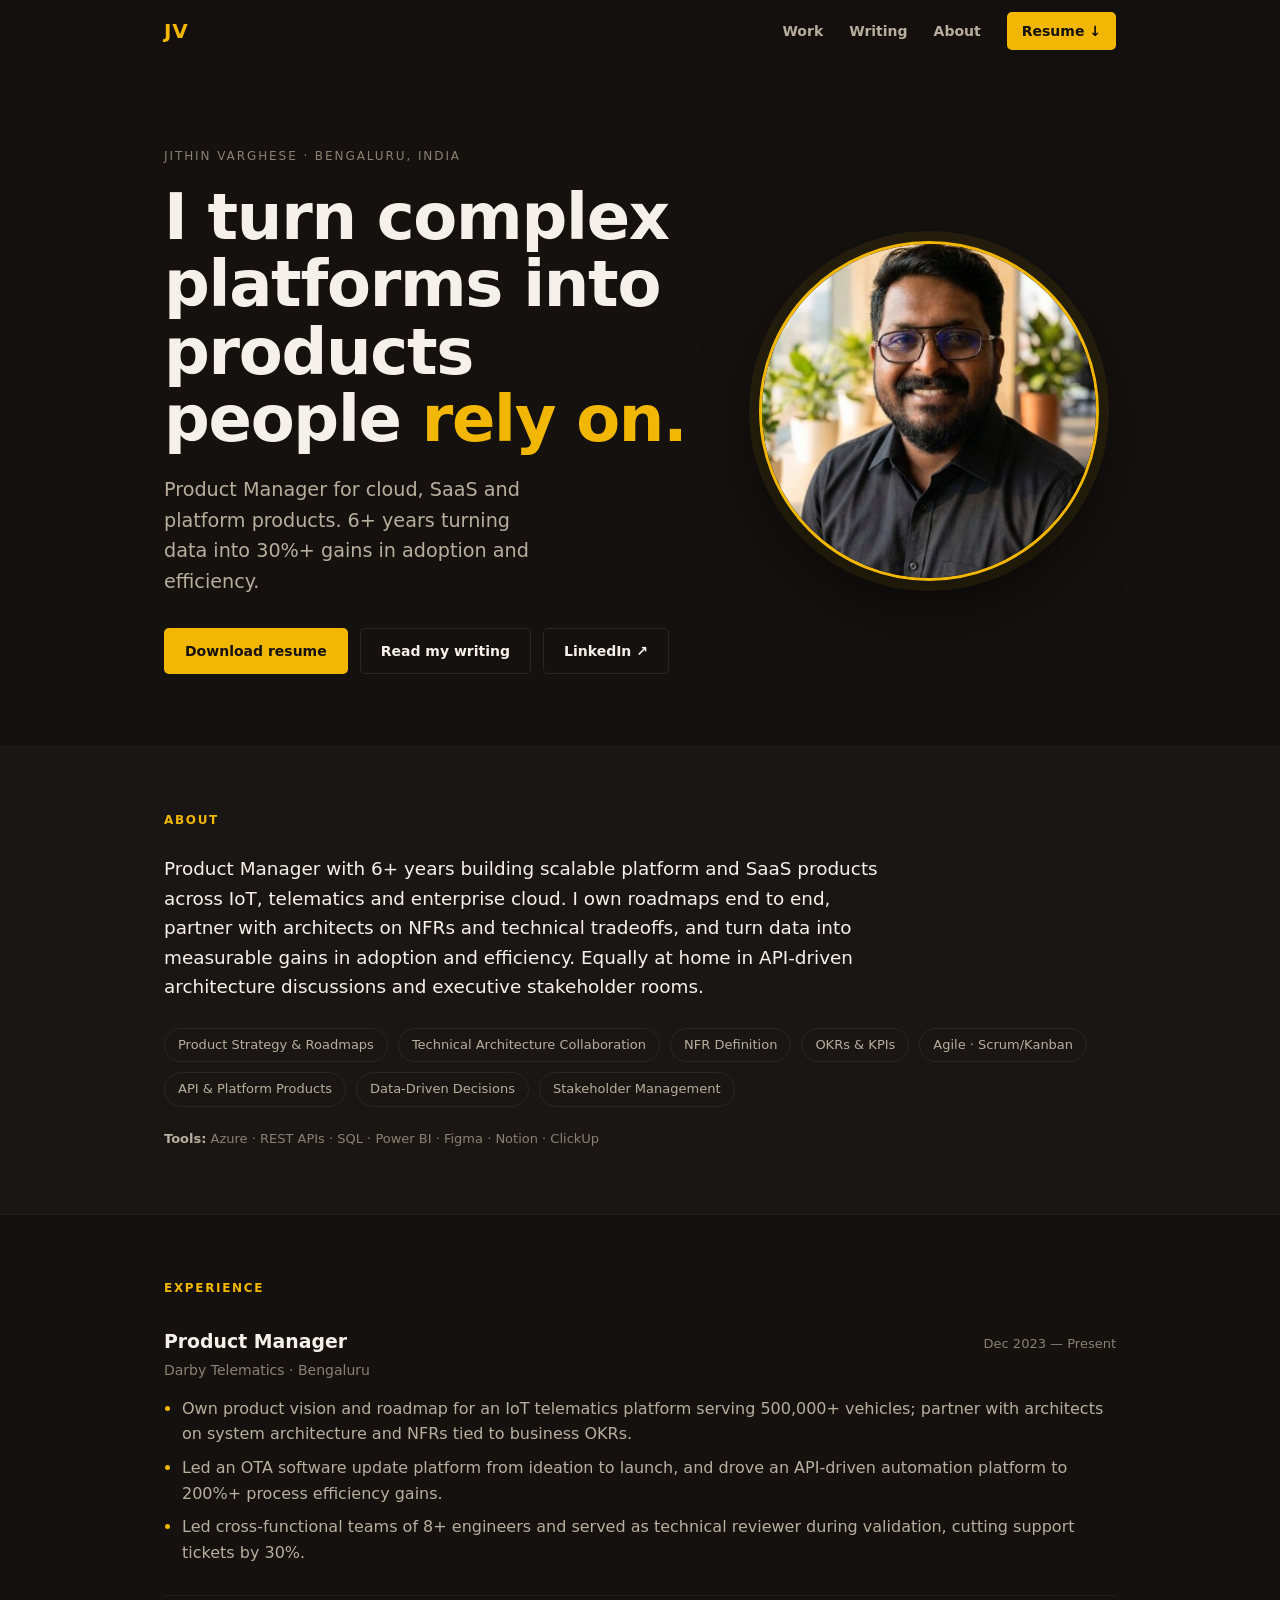
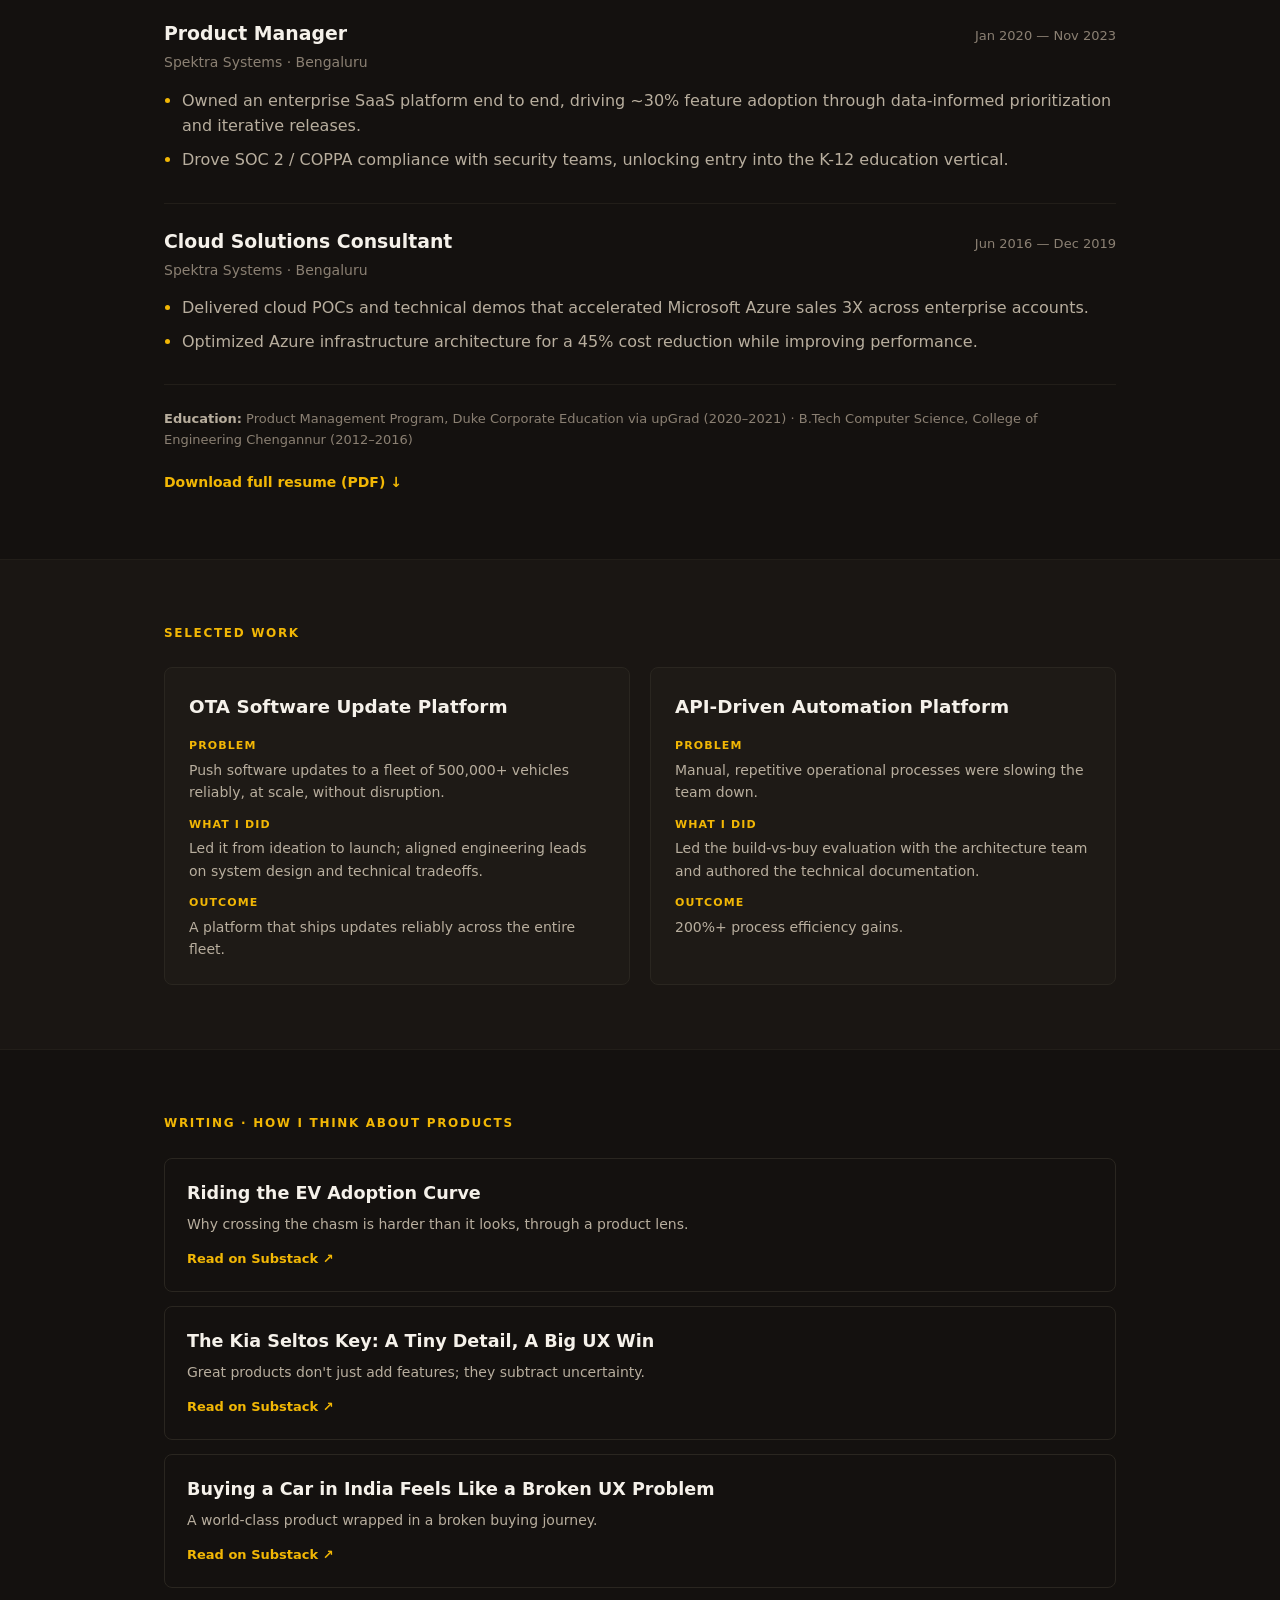
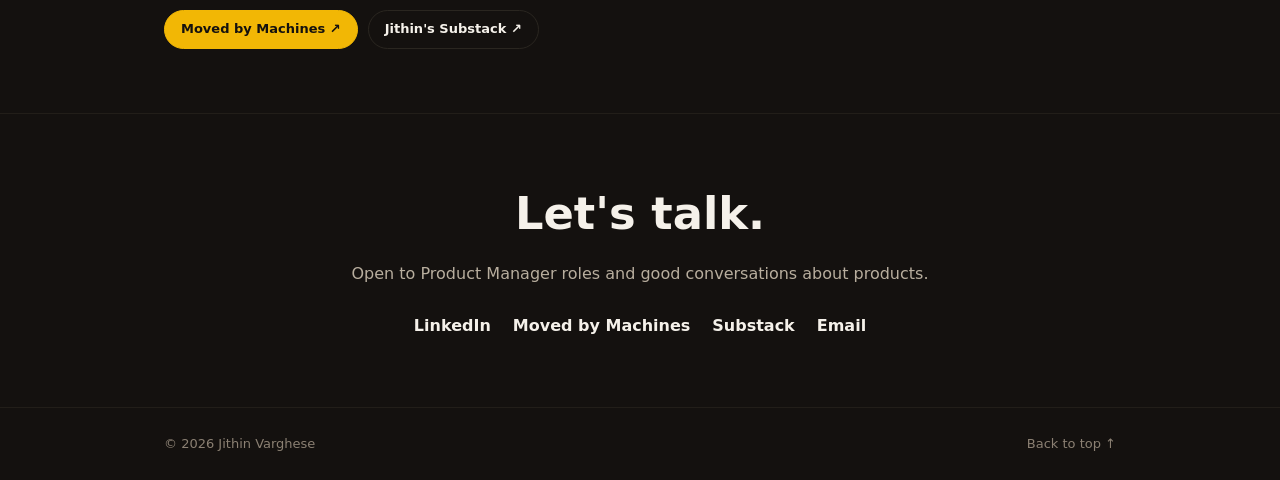
==== index.html @ d3d448e4 "Build portfolio site (Style C): hero, about, experience, work, writing, connect Hand-crafted static " ====
<!DOCTYPE html>
<html lang="en">
<head>
  <meta charset="utf-8">
  <meta name="viewport" content="width=device-width, initial-scale=1">
  <title>Jithin Varghese — Product Manager</title>
  <meta name="description" content="Jithin Varghese is a Product Manager for cloud, SaaS and platform products. 6+ years turning data into 30%+ gains in adoption and efficiency across IoT, telematics and enterprise cloud.">
  <link rel="canonical" href="https://jithin-varghese.github.io/">

  <!-- Favicon -->
  <link rel="icon" href="assets/favicon.svg" type="image/svg+xml">

  <!-- Open Graph / social share -->
  <meta property="og:type" content="website">
  <meta property="og:url" content="https://jithin-varghese.github.io/">
  <meta property="og:title" content="Jithin Varghese — Product Manager">
  <meta property="og:description" content="Product Manager for cloud, SaaS and platform products. I turn complex platforms into products people rely on.">
  <meta property="og:image" content="https://jithin-varghese.github.io/assets/og-image.png">
  <meta name="twitter:card" content="summary_large_image">

  <link rel="preconnect" href="https://fonts.googleapis.com">
  <link rel="stylesheet" href="style.css">
</head>
<body>
  <a class="skip-link" href="#main">Skip to content</a>

  <!-- ===== NAV ===== -->
  <header class="site-nav" id="top">
    <div class="container nav-inner">
      <a href="#top" class="monogram" aria-label="Jithin Varghese, home">JV</a>
      <nav class="nav-links" aria-label="Primary">
        <a href="#work">Work</a>
        <a href="#writing">Writing</a>
        <a href="#about">About</a>
        <a class="btn btn-primary btn-sm" href="resume.pdf" download>Resume ↓</a>
      </nav>
    </div>
  </header>

  <main id="main">

    <!-- ===== HERO ===== -->
    <section class="hero">
      <div class="container hero-inner">
        <div class="hero-text">
          <p class="eyebrow">Jithin Varghese · Bengaluru, India</p>
          <h1>I turn complex platforms into products people <span class="accent">rely on.</span></h1>
          <p class="lead">Product Manager for cloud, SaaS and platform products. 6+ years turning data into 30%+ gains in adoption and efficiency.</p>
          <div class="cta-row">
            <a class="btn btn-primary" href="resume.pdf" download>Download resume</a>
            <a class="btn btn-ghost" href="#writing">Read my writing</a>
            <a class="btn btn-ghost" href="https://www.linkedin.com/in/jithin-varghese-pm/" target="_blank" rel="noopener">LinkedIn ↗</a>
          </div>
        </div>
        <div class="hero-photo">
          <img src="assets/jithin.jpg" alt="Portrait of Jithin Varghese" width="360" height="360">
        </div>
      </div>
    </section>

    <!-- ===== ABOUT ===== -->
    <section id="about" class="section band">
      <div class="container">
        <p class="section-label">About</p>
        <p class="bio">Product Manager with 6+ years building scalable platform and SaaS products across IoT, telematics and enterprise cloud. I own roadmaps end to end, partner with architects on NFRs and technical tradeoffs, and turn data into measurable gains in adoption and efficiency. Equally at home in API-driven architecture discussions and executive stakeholder rooms.</p>
        <ul class="tags" aria-label="Core skills">
          <li>Product Strategy &amp; Roadmaps</li>
          <li>Technical Architecture Collaboration</li>
          <li>NFR Definition</li>
          <li>OKRs &amp; KPIs</li>
          <li>Agile · Scrum/Kanban</li>
          <li>API &amp; Platform Products</li>
          <li>Data-Driven Decisions</li>
          <li>Stakeholder Management</li>
        </ul>
        <p class="tools"><span>Tools:</span> Azure · REST APIs · SQL · Power BI · Figma · Notion · ClickUp</p>
      </div>
    </section>

    <!-- ===== EXPERIENCE ===== -->
    <section id="experience" class="section">
      <div class="container">
        <p class="section-label">Experience</p>

        <article class="role">
          <div class="role-head">
            <div>
              <h3>Product Manager</h3>
              <p class="role-org">Darby Telematics · Bengaluru</p>
            </div>
            <p class="role-dates">Dec 2023 — Present</p>
          </div>
          <ul class="role-points">
            <li>Own product vision and roadmap for an IoT telematics platform serving 500,000+ vehicles; partner with architects on system architecture and NFRs tied to business OKRs.</li>
            <li>Led an OTA software update platform from ideation to launch, and drove an API-driven automation platform to 200%+ process efficiency gains.</li>
            <li>Led cross-functional teams of 8+ engineers and served as technical reviewer during validation, cutting support tickets by 30%.</li>
          </ul>
        </article>

        <article class="role">
          <div class="role-head">
            <div>
              <h3>Product Manager</h3>
              <p class="role-org">Spektra Systems · Bengaluru</p>
            </div>
            <p class="role-dates">Jan 2020 — Nov 2023</p>
          </div>
          <ul class="role-points">
            <li>Owned an enterprise SaaS platform end to end, driving ~30% feature adoption through data-informed prioritization and iterative releases.</li>
            <li>Drove SOC 2 / COPPA compliance with security teams, unlocking entry into the K-12 education vertical.</li>
          </ul>
        </article>

        <article class="role">
          <div class="role-head">
            <div>
              <h3>Cloud Solutions Consultant</h3>
              <p class="role-org">Spektra Systems · Bengaluru</p>
            </div>
            <p class="role-dates">Jun 2016 — Dec 2019</p>
          </div>
          <ul class="role-points">
            <li>Delivered cloud POCs and technical demos that accelerated Microsoft Azure sales 3X across enterprise accounts.</li>
            <li>Optimized Azure infrastructure architecture for a 45% cost reduction while improving performance.</li>
          </ul>
        </article>

        <p class="edu"><span>Education:</span> Product Management Program, Duke Corporate Education via upGrad (2020–2021) · B.Tech Computer Science, College of Engineering Chengannur (2012–2016)</p>
        <a class="inline-link" href="resume.pdf" download>Download full resume (PDF) ↓</a>
      </div>
    </section>

    <!-- ===== SELECTED WORK ===== -->
    <section id="work" class="section band">
      <div class="container">
        <p class="section-label">Selected Work</p>
        <div class="work-grid">

          <article class="work-card">
            <h3>OTA Software Update Platform</h3>
            <dl class="pao">
              <dt>Problem</dt>
              <dd>Push software updates to a fleet of 500,000+ vehicles reliably, at scale, without disruption.</dd>
              <dt>What I did</dt>
              <dd>Led it from ideation to launch; aligned engineering leads on system design and technical tradeoffs.</dd>
              <dt>Outcome</dt>
              <dd>A platform that ships updates reliably across the entire fleet.</dd>
            </dl>
          </article>

          <article class="work-card">
            <h3>API-Driven Automation Platform</h3>
            <dl class="pao">
              <dt>Problem</dt>
              <dd>Manual, repetitive operational processes were slowing the team down.</dd>
              <dt>What I did</dt>
              <dd>Led the build-vs-buy evaluation with the architecture team and authored the technical documentation.</dd>
              <dt>Outcome</dt>
              <dd>200%+ process efficiency gains.</dd>
            </dl>
          </article>

        </div>
      </div>
    </section>

    <!-- ===== WRITING ===== -->
    <section id="writing" class="section">
      <div class="container">
        <p class="section-label">Writing · How I think about products</p>
        <div class="essay-list">
          <a class="essay-card" href="https://movedbymachines.substack.com/p/riding-the-ev-adoption-curve-why" target="_blank" rel="noopener">
            <h3>Riding the EV Adoption Curve</h3>
            <p>Why crossing the chasm is harder than it looks, through a product lens.</p>
            <span class="essay-more">Read on Substack ↗</span>
          </a>
          <a class="essay-card" href="https://movedbymachines.substack.com/p/the-kia-seltos-key-a-tiny-detail-2c9" target="_blank" rel="noopener">
            <h3>The Kia Seltos Key: A Tiny Detail, A Big UX Win</h3>
            <p>Great products don't just add features; they subtract uncertainty.</p>
            <span class="essay-more">Read on Substack ↗</span>
          </a>
          <a class="essay-card" href="https://movedbymachines.substack.com/p/buying-a-car-in-india-feels-like" target="_blank" rel="noopener">
            <h3>Buying a Car in India Feels Like a Broken UX Problem</h3>
            <p>A world-class product wrapped in a broken buying journey.</p>
            <span class="essay-more">Read on Substack ↗</span>
          </a>
        </div>
        <div class="chips">
          <a class="chip chip-primary" href="https://movedbymachines.substack.com/" target="_blank" rel="noopener">Moved by Machines ↗</a>
          <a class="chip" href="https://jithinvarghese.substack.com/" target="_blank" rel="noopener">Jithin's Substack ↗</a>
        </div>
      </div>
    </section>

    <!-- ===== CONNECT ===== -->
    <section id="connect" class="section connect">
      <div class="container">
        <h2>Let's talk.</h2>
        <p class="connect-sub">Open to Product Manager roles and good conversations about products.</p>
        <div class="connect-links">
          <a href="https://www.linkedin.com/in/jithin-varghese-pm/" target="_blank" rel="noopener">LinkedIn</a>
          <a href="https://movedbymachines.substack.com/" target="_blank" rel="noopener">Moved by Machines</a>
          <a href="https://jithinvarghese.substack.com/" target="_blank" rel="noopener">Substack</a>
          <a href="mailto:jithinvarghese.varghese8@gmail.com">Email</a>
        </div>
      </div>
    </section>

  </main>

  <footer class="site-footer">
    <div class="container">
      <span>© <span id="year"></span> Jithin Varghese</span>
      <a href="#top">Back to top ↑</a>
    </div>
  </footer>

  <script src="main.js"></script>

  <!-- ===== Analytics: GoatCounter (privacy-friendly, no cookies) =====
       TODO: create a free account at https://www.goatcounter.com/ and replace
       YOURCODE below with your site code (e.g. jithinvarghese). Then uncomment.
  <script data-goatcounter="https://YOURCODE.goatcounter.com/count"
          async src="//gc.zgo.at/count.js"></script>
  -->
</body>
</html>
---- style.css ----
/* ===========================================================
   Jithin Varghese — Portfolio
   Style C: Bold Statement (dark + amber)
   =========================================================== */

:root {
  --bg:        #14110F;
  --bg-band:   #1A1613;
  --surface:   #1E1A16;
  --text:      #F5F1EA;
  --muted:     #B8AE9E;
  --subtle:    #8B8073;
  --accent:    #F2B705;
  --accent-ink:#14110F;
  --line:      #2A2620;
  --line-soft: #221E19;

  --maxw: 1000px;
  --radius: 8px;
  --radius-sm: 5px;

  --font: system-ui, -apple-system, "Segoe UI", Roboto, Helvetica, Arial, sans-serif;
}

/* ---------- Reset / base ---------- */
*, *::before, *::after { box-sizing: border-box; }
html { scroll-behavior: smooth; }
@media (prefers-reduced-motion: reduce) { html { scroll-behavior: auto; } }

body {
  margin: 0;
  background: var(--bg);
  color: var(--text);
  font-family: var(--font);
  line-height: 1.6;
  -webkit-font-smoothing: antialiased;
  text-rendering: optimizeLegibility;
}

img { max-width: 100%; display: block; }
a { color: inherit; text-decoration: none; }

.container {
  width: 100%;
  max-width: var(--maxw);
  margin: 0 auto;
  padding: 0 24px;
}

:focus-visible {
  outline: 2px solid var(--accent);
  outline-offset: 3px;
  border-radius: 3px;
}

.skip-link {
  position: absolute;
  left: -9999px;
  top: 0;
  background: var(--accent);
  color: var(--accent-ink);
  padding: 10px 16px;
  font-weight: 700;
  z-index: 100;
}
.skip-link:focus { left: 12px; top: 12px; }

/* ---------- Buttons ---------- */
.btn {
  display: inline-block;
  font-size: 14px;
  font-weight: 600;
  padding: 11px 20px;
  border-radius: var(--radius-sm);
  border: 1px solid transparent;
  transition: transform .15s ease, background .15s ease, border-color .15s ease;
}
.btn:hover { transform: translateY(-2px); }
.btn-sm { padding: 7px 14px; font-size: 13px; }
.btn-primary { background: var(--accent); color: var(--accent-ink); font-weight: 700; }
.btn-primary:hover { background: #ffca2b; }
.btn-ghost { border-color: var(--line); color: var(--text); }
.btn-ghost:hover { border-color: var(--accent); color: var(--accent); }

/* ---------- Nav ---------- */
.site-nav {
  position: sticky;
  top: 0;
  z-index: 50;
  background: rgba(20, 17, 15, 0.82);
  backdrop-filter: blur(8px);
  border-bottom: 1px solid transparent;
  transition: border-color .2s ease, background .2s ease;
}
.site-nav.scrolled { border-bottom-color: var(--line); }
.nav-inner {
  display: flex;
  align-items: center;
  justify-content: space-between;
  height: 62px;
}
.monogram {
  font-weight: 800;
  font-size: 20px;
  letter-spacing: .04em;
  color: var(--accent);
}
.nav-links { display: flex; align-items: center; gap: 26px; }
.nav-links a { font-size: 14px; font-weight: 600; color: var(--muted); }
.nav-links a:hover { color: var(--text); }
.nav-links a.btn-primary { color: var(--accent-ink); }
.nav-links a.btn-primary:hover { color: var(--accent-ink); }

/* ---------- Hero ---------- */
.hero { padding: 84px 0 72px; }
.hero-inner {
  display: grid;
  grid-template-columns: 1.4fr 1fr;
  gap: 56px;
  align-items: center;
}
.eyebrow {
  font-size: 12px;
  letter-spacing: .16em;
  text-transform: uppercase;
  color: var(--subtle);
  margin: 0 0 18px;
}
h1 {
  font-size: clamp(2.4rem, 5.2vw, 4rem);
  line-height: 1.05;
  letter-spacing: -0.02em;
  font-weight: 800;
  margin: 0 0 22px;
}
.accent { color: var(--accent); }
.lead {
  font-size: clamp(1rem, 1.6vw, 1.2rem);
  color: var(--muted);
  max-width: 30ch;
  margin: 0 0 30px;
}
.cta-row { display: flex; flex-wrap: wrap; gap: 12px; }

.hero-photo { justify-self: center; }
.hero-photo img {
  width: min(340px, 78vw);
  height: min(340px, 78vw);
  object-fit: cover;
  border-radius: 50%;
  border: 3px solid var(--accent);
  box-shadow: 0 0 0 10px rgba(242, 183, 5, 0.08),
              0 24px 60px rgba(0, 0, 0, 0.5);
}

/* ---------- Sections ---------- */
.section { padding: 64px 0; border-top: 1px solid var(--line-soft); }
.band { background: var(--bg-band); }
.section-label {
  color: var(--accent);
  font-size: 12px;
  font-weight: 700;
  letter-spacing: .14em;
  text-transform: uppercase;
  margin: 0 0 24px;
}

/* ---------- About ---------- */
.bio { font-size: 1.15rem; max-width: 62ch; margin: 0 0 26px; color: var(--text); }
.tags { list-style: none; display: flex; flex-wrap: wrap; gap: 10px; padding: 0; margin: 0 0 22px; }
.tags li {
  font-size: 13px;
  color: var(--muted);
  border: 1px solid var(--line);
  padding: 6px 13px;
  border-radius: 20px;
}
.tools { font-size: 13px; color: var(--subtle); margin: 0; }
.tools span { color: var(--muted); font-weight: 600; }

/* ---------- Experience ---------- */
.role { padding: 22px 0; border-bottom: 1px solid var(--line-soft); }
.role:first-of-type { padding-top: 4px; }
.role-head { display: flex; justify-content: space-between; align-items: baseline; gap: 16px; }
.role h3 { margin: 0; font-size: 1.18rem; font-weight: 700; }
.role-org { margin: 3px 0 0; color: var(--subtle); font-size: 14px; }
.role-dates { margin: 0; color: var(--subtle); font-size: 13px; white-space: nowrap; }
.role-points { margin: 14px 0 0; padding-left: 18px; color: var(--muted); }
.role-points li { margin-bottom: 8px; }
.role-points li::marker { color: var(--accent); }
.edu { font-size: 13px; color: var(--subtle); margin: 24px 0 18px; }
.edu span { color: var(--muted); font-weight: 600; }
.inline-link { color: var(--accent); font-size: 14px; font-weight: 600; }
.inline-link:hover { text-decoration: underline; }

/* ---------- Selected Work ---------- */
.work-grid { display: grid; grid-template-columns: 1fr 1fr; gap: 20px; }
.work-card {
  background: var(--surface);
  border: 1px solid var(--line);
  border-radius: var(--radius);
  padding: 24px;
  transition: border-color .15s ease, transform .15s ease;
}
.work-card:hover { border-color: var(--accent); transform: translateY(-3px); }
.work-card h3 { margin: 0 0 16px; font-size: 1.15rem; }
.pao { margin: 0; }
.pao dt {
  font-size: 11px;
  letter-spacing: .1em;
  text-transform: uppercase;
  color: var(--accent);
  font-weight: 700;
  margin-top: 12px;
}
.pao dd { margin: 4px 0 0; color: var(--muted); font-size: 14px; }

/* ---------- Writing ---------- */
.essay-list { display: flex; flex-direction: column; gap: 14px; }
.essay-card {
  display: block;
  border: 1px solid var(--line);
  border-radius: var(--radius);
  padding: 20px 22px;
  transition: border-color .15s ease, background .15s ease, transform .15s ease;
}
.essay-card:hover { border-color: var(--accent); background: var(--surface); transform: translateY(-2px); }
.essay-card h3 { margin: 0 0 6px; font-size: 1.1rem; }
.essay-card p { margin: 0 0 10px; color: var(--muted); font-size: 14px; }
.essay-more { color: var(--accent); font-size: 13px; font-weight: 600; }

.chips { display: flex; flex-wrap: wrap; gap: 10px; margin-top: 22px; }
.chip {
  font-size: 13px;
  font-weight: 600;
  padding: 8px 16px;
  border-radius: 20px;
  border: 1px solid var(--line);
  color: var(--text);
  transition: transform .15s ease, border-color .15s ease;
}
.chip:hover { transform: translateY(-2px); border-color: var(--accent); }
.chip-primary { background: var(--accent); color: var(--accent-ink); border-color: var(--accent); }

/* ---------- Connect ---------- */
.connect { text-align: center; }
.connect h2 { font-size: clamp(1.8rem, 4vw, 2.8rem); margin: 0 0 12px; font-weight: 800; }
.connect-sub { color: var(--muted); margin: 0 0 26px; }
.connect-links { display: flex; flex-wrap: wrap; gap: 22px; justify-content: center; }
.connect-links a {
  font-weight: 600;
  color: var(--text);
  border-bottom: 2px solid transparent;
  padding-bottom: 2px;
  transition: color .15s ease, border-color .15s ease;
}
.connect-links a:hover { color: var(--accent); border-bottom-color: var(--accent); }

/* ---------- Footer ---------- */
.site-footer {
  border-top: 1px solid var(--line-soft);
  padding: 26px 0;
  font-size: 13px;
  color: var(--subtle);
}
.site-footer .container { display: flex; justify-content: space-between; align-items: center; }
.site-footer a:hover { color: var(--accent); }

/* ---------- Responsive ---------- */
@media (max-width: 760px) {
  .hero { padding: 56px 0 48px; }
  .hero-inner { grid-template-columns: 1fr; gap: 36px; text-align: center; }
  .hero-text { order: 2; }
  .hero-photo { order: 1; }
  .lead { margin-left: auto; margin-right: auto; }
  .cta-row { justify-content: center; }
  .work-grid { grid-template-columns: 1fr; }
}

@media (max-width: 540px) {
  .nav-links { gap: 16px; }
  .nav-links a:not(.btn) { display: none; }
  .role-head { flex-direction: column; }
  .role-dates { order: -1; }
}
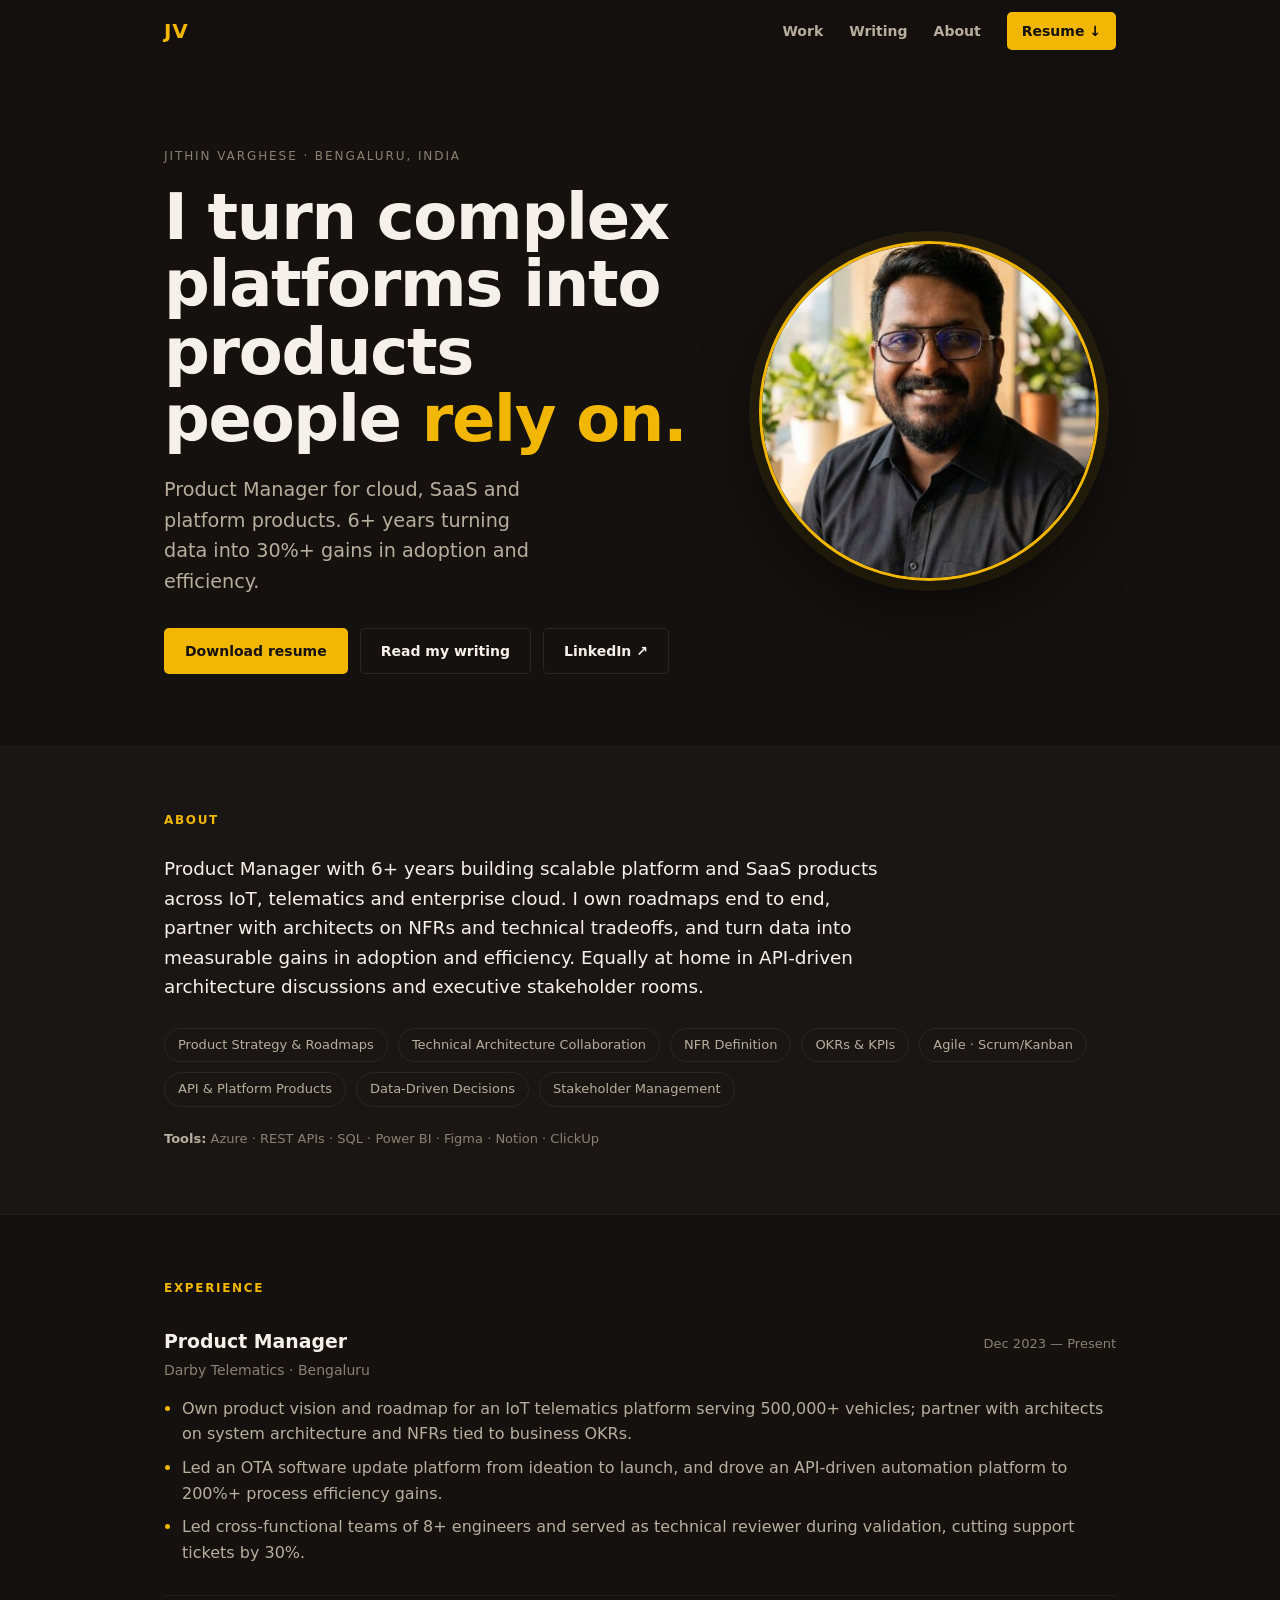
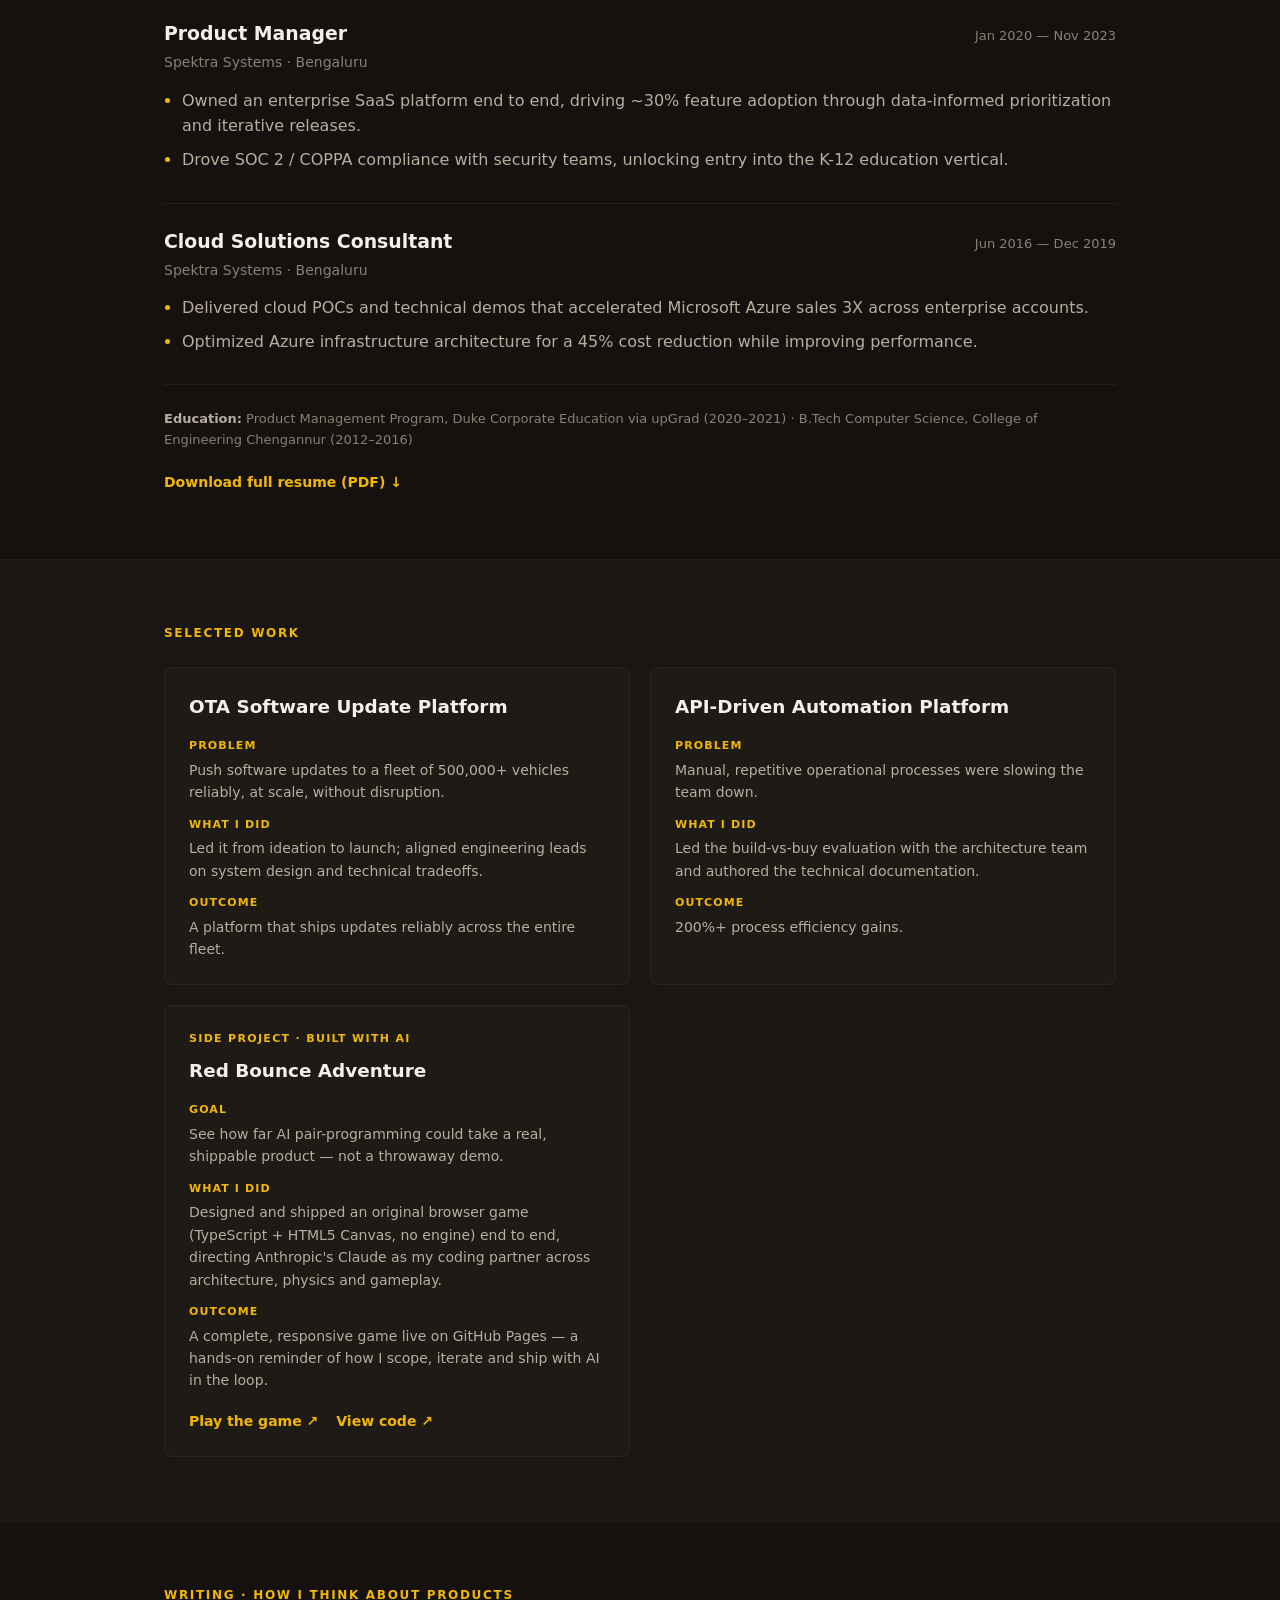
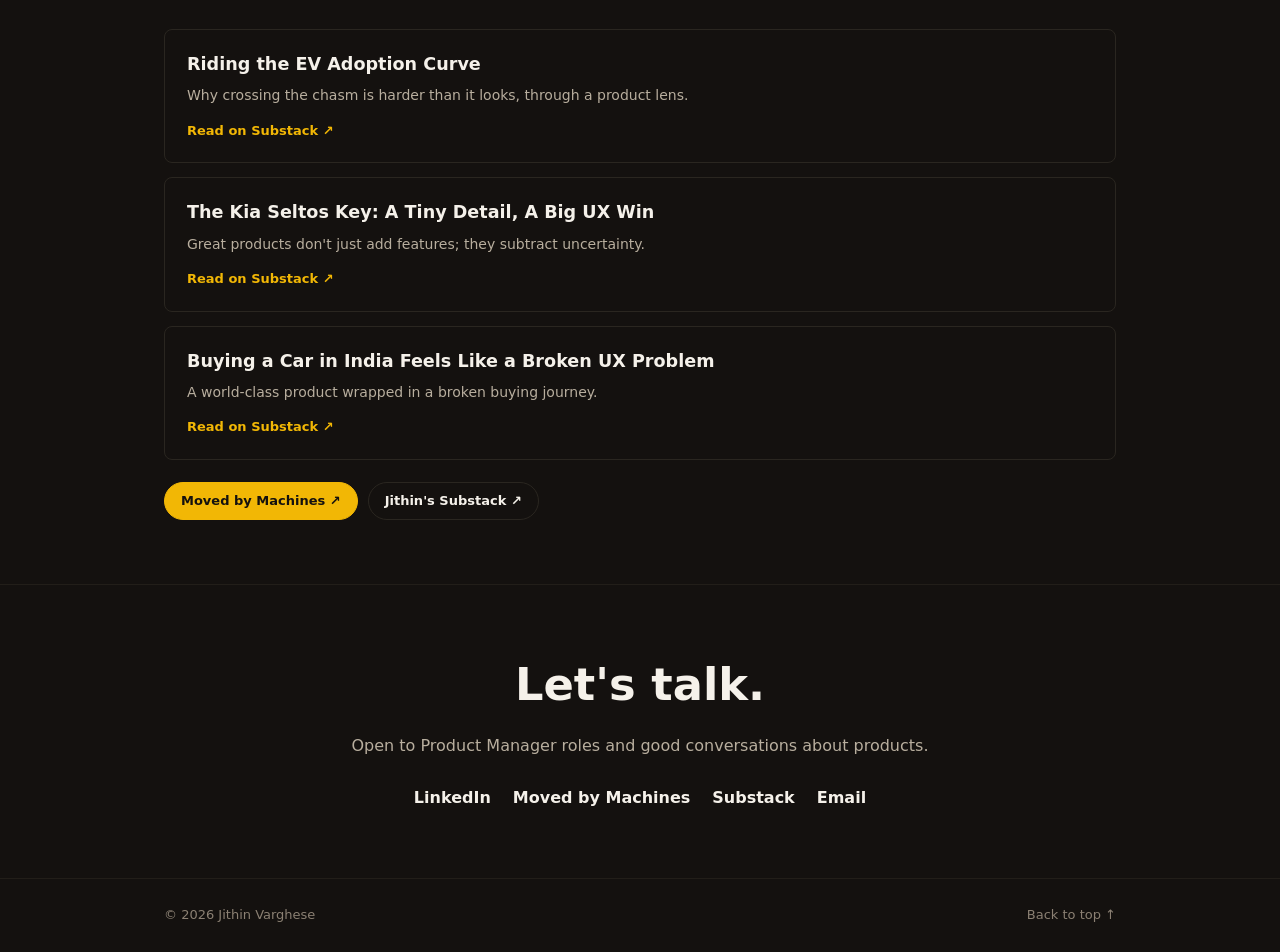
==== commit bf55a209: "Add Red Bounce Adventure to Selected Work (side project built with Claude) Co-Authored-By: Claude Op" ====
--- a/index.html
+++ b/index.html
@@ -5,17 +5,17 @@
   <meta name="viewport" content="width=device-width, initial-scale=1">
   <title>Jithin Varghese — Product Manager</title>
   <meta name="description" content="Jithin Varghese is a Product Manager for cloud, SaaS and platform products. 6+ years turning data into 30%+ gains in adoption and efficiency across IoT, telematics and enterprise cloud.">
-  <link rel="canonical" href="https://jithin-varghese.github.io/">
+  <link rel="canonical" href="https://jithin-varghese-pm.github.io/">
 
   <!-- Favicon -->
   <link rel="icon" href="assets/favicon.svg" type="image/svg+xml">
 
   <!-- Open Graph / social share -->
   <meta property="og:type" content="website">
-  <meta property="og:url" content="https://jithin-varghese.github.io/">
+  <meta property="og:url" content="https://jithin-varghese-pm.github.io/">
   <meta property="og:title" content="Jithin Varghese — Product Manager">
   <meta property="og:description" content="Product Manager for cloud, SaaS and platform products. I turn complex platforms into products people rely on.">
-  <meta property="og:image" content="https://jithin-varghese.github.io/assets/og-image.png">
+  <meta property="og:image" content="https://jithin-varghese-pm.github.io/assets/og-image.png">
   <meta name="twitter:card" content="summary_large_image">
 
   <link rel="preconnect" href="https://fonts.googleapis.com">
@@ -158,6 +158,23 @@
               <dt>Outcome</dt>
               <dd>200%+ process efficiency gains.</dd>
             </dl>
+          </article>
+
+          <article class="work-card">
+            <p class="card-tag">Side project · Built with AI</p>
+            <h3>Red Bounce Adventure</h3>
+            <dl class="pao">
+              <dt>Goal</dt>
+              <dd>See how far AI pair-programming could take a real, shippable product — not a throwaway demo.</dd>
+              <dt>What I did</dt>
+              <dd>Designed and shipped an original browser game (TypeScript + HTML5 Canvas, no engine) end to end, directing Anthropic's Claude as my coding partner across architecture, physics and gameplay.</dd>
+              <dt>Outcome</dt>
+              <dd>A complete, responsive game live on GitHub Pages — a hands-on reminder of how I scope, iterate and ship with AI in the loop.</dd>
+            </dl>
+            <div class="card-links">
+              <a class="inline-link" href="https://jithin-varghese-pm.github.io/red-bounce-adventure/" target="_blank" rel="noopener">Play the game ↗</a>
+              <a class="inline-link" href="https://github.com/jithin-varghese-pm/red-bounce-adventure" target="_blank" rel="noopener">View code ↗</a>
+            </div>
           </article>
 
         </div>
@@ -217,11 +234,8 @@
 
   <script src="main.js"></script>
 
-  <!-- ===== Analytics: GoatCounter (privacy-friendly, no cookies) =====
-       TODO: create a free account at https://www.goatcounter.com/ and replace
-       YOURCODE below with your site code (e.g. jithinvarghese). Then uncomment.
-  <script data-goatcounter="https://YOURCODE.goatcounter.com/count"
+  <!-- Analytics: GoatCounter (privacy-friendly, no cookies) -->
+  <script data-goatcounter="https://jithin-varghese.goatcounter.com/count"
           async src="//gc.zgo.at/count.js"></script>
-  -->
 </body>
 </html>
--- a/style.css
+++ b/style.css
@@ -214,6 +214,15 @@
   margin-top: 12px;
 }
 .pao dd { margin: 4px 0 0; color: var(--muted); font-size: 14px; }
+.card-tag {
+  font-size: 11px;
+  letter-spacing: .12em;
+  text-transform: uppercase;
+  color: var(--accent);
+  font-weight: 700;
+  margin: 0 0 8px;
+}
+.card-links { display: flex; flex-wrap: wrap; gap: 18px; margin-top: 18px; }
 
 /* ---------- Writing ---------- */
 .essay-list { display: flex; flex-direction: column; gap: 14px; }
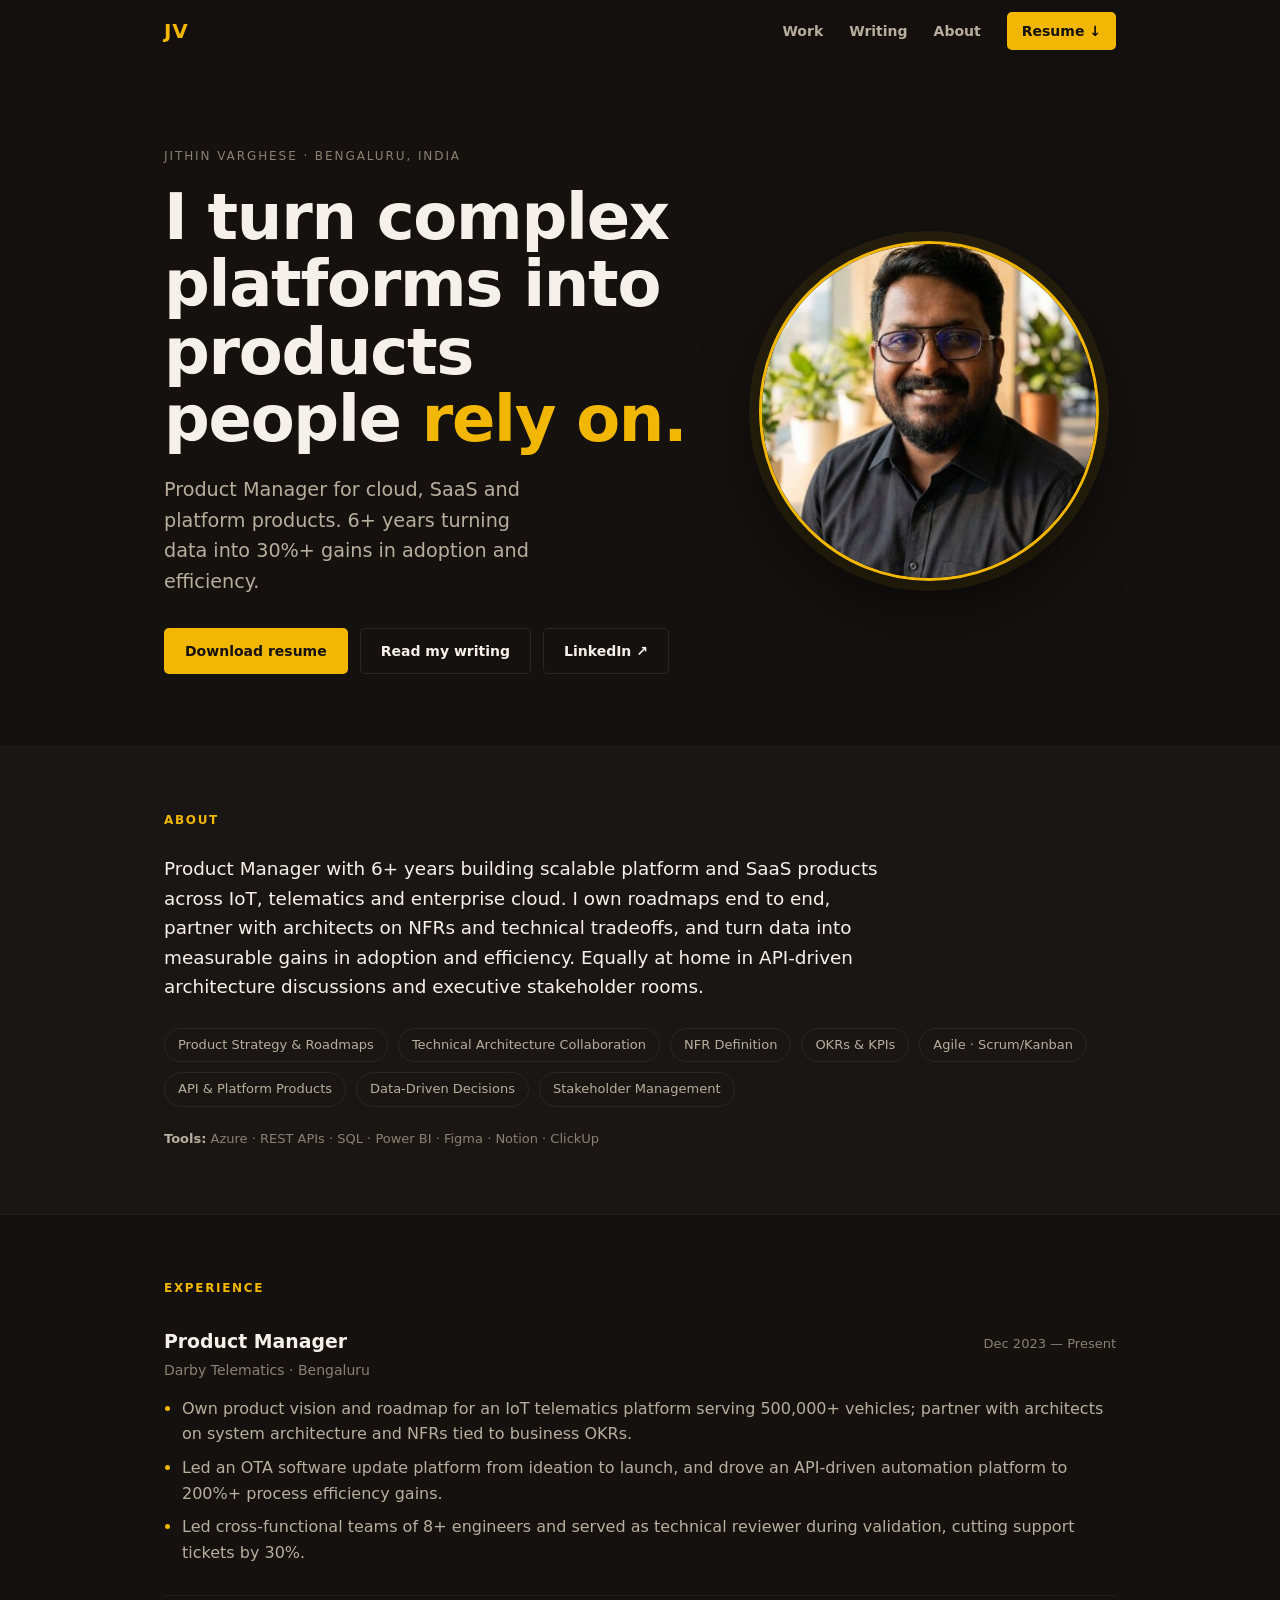
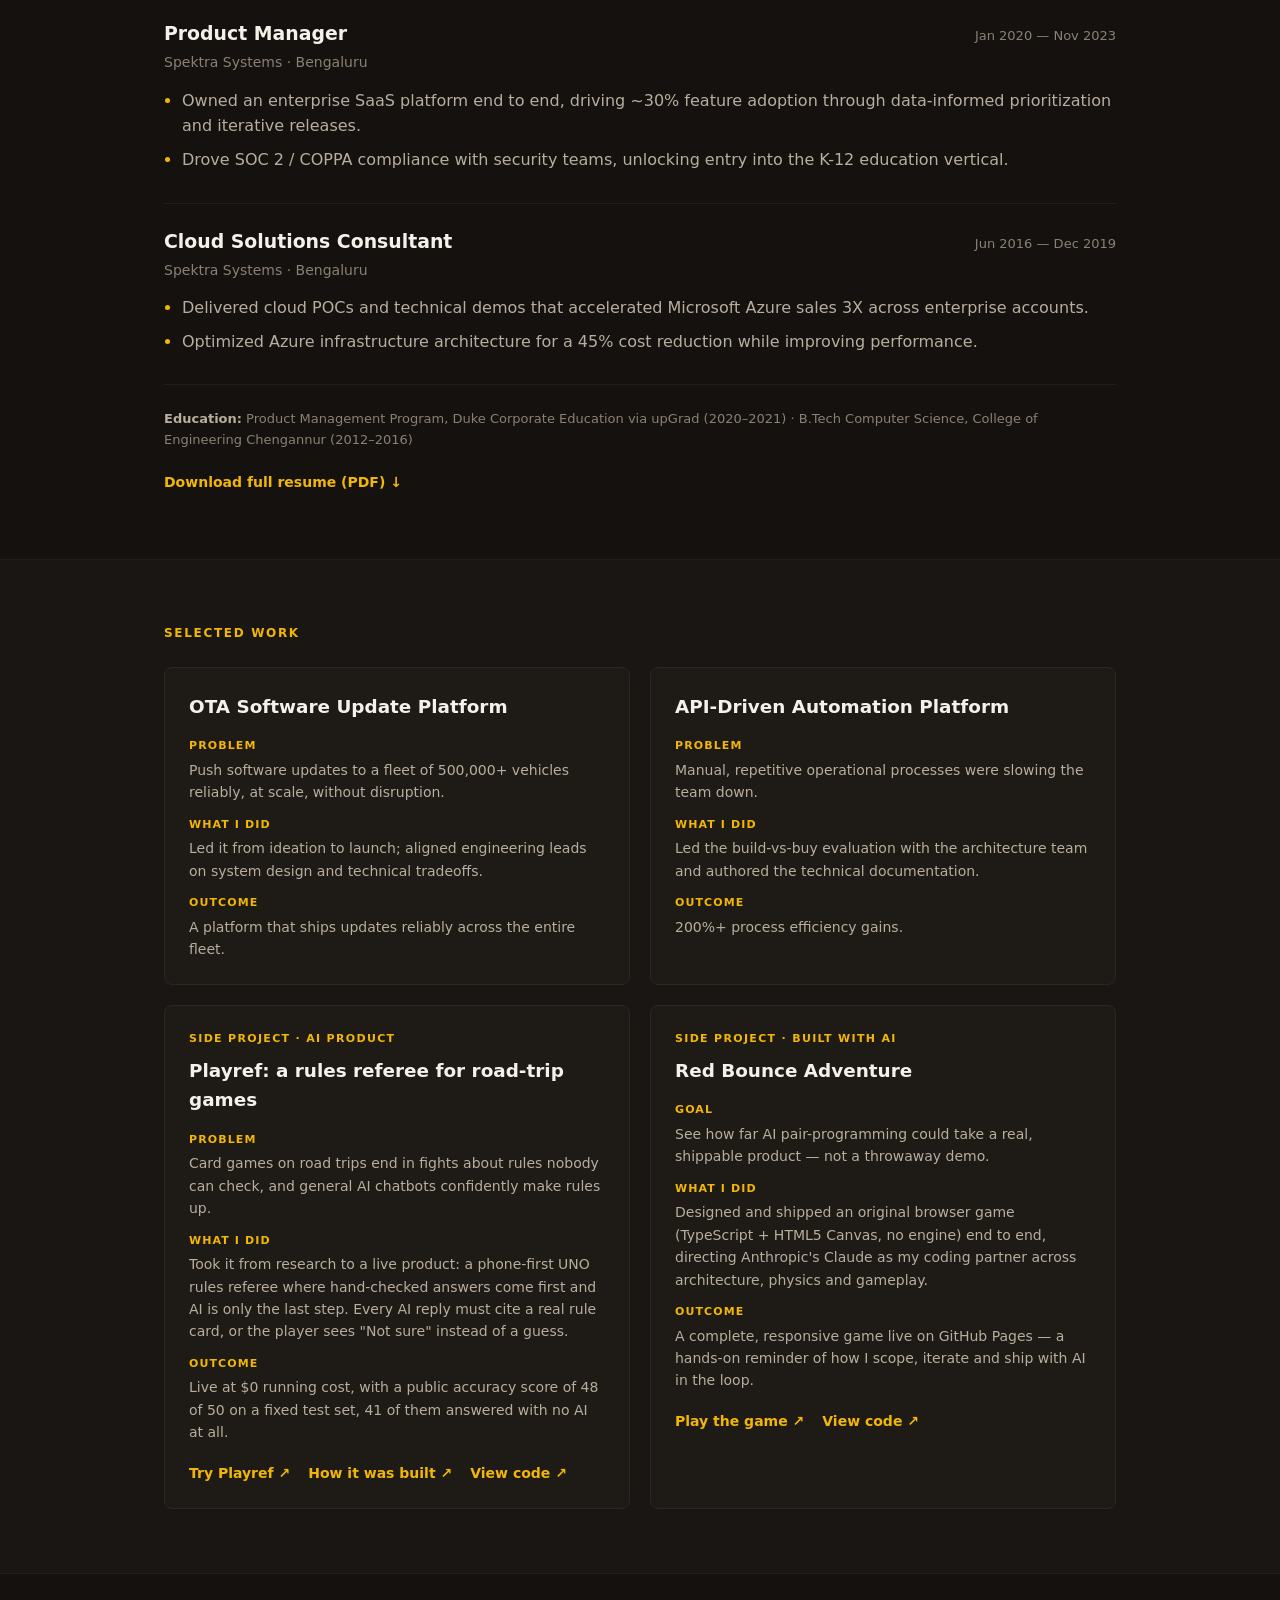
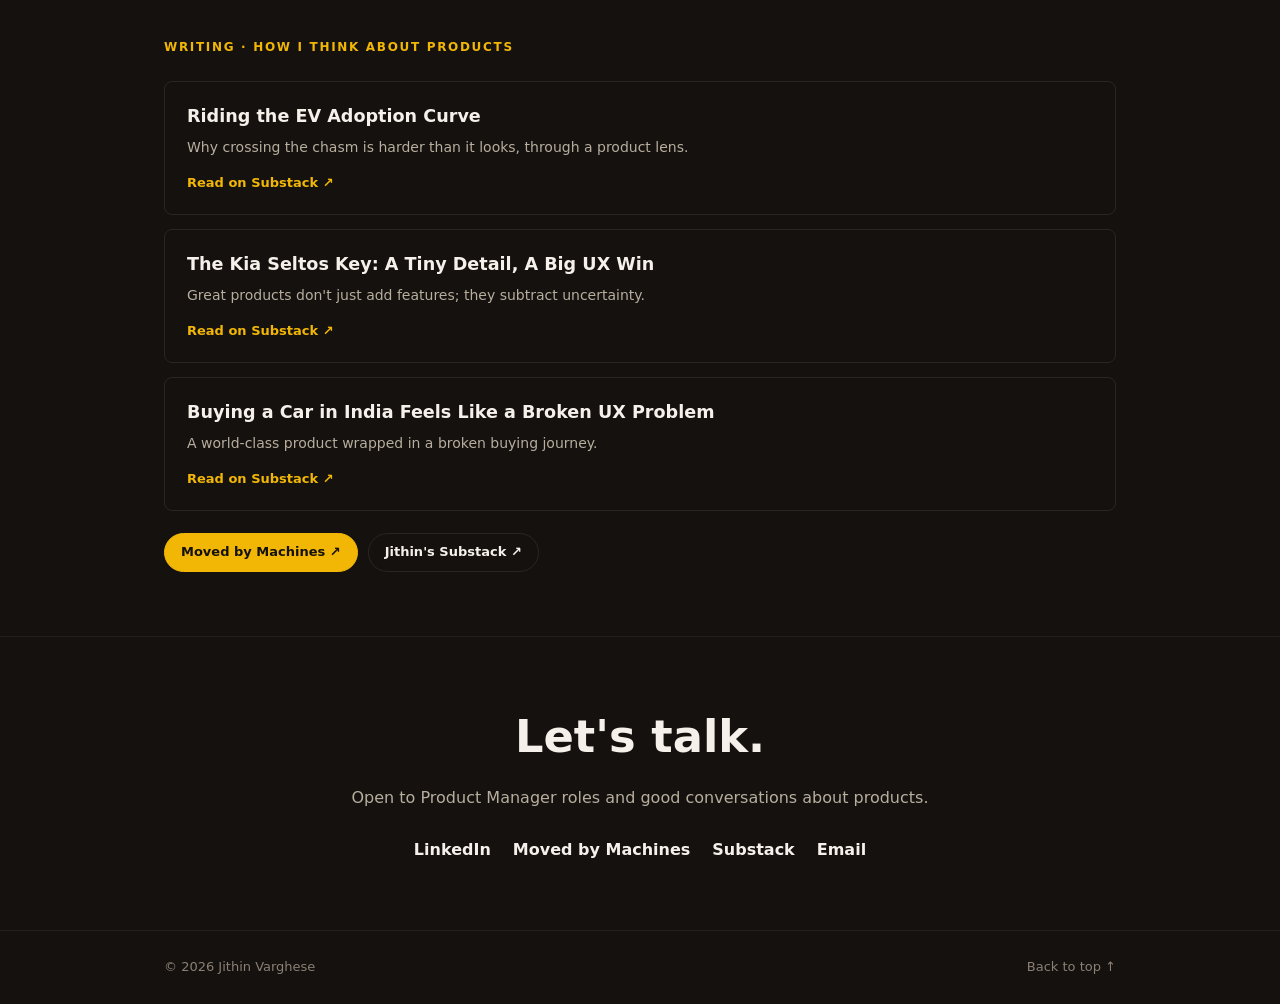
==== commit 47834c56: "Add Playref to Selected Work (AI rules referee, live on Cloudflare) Co-Authored-By: Claude Opus 5.5 " ====
--- a/index.html
+++ b/index.html
@@ -158,6 +158,24 @@
               <dt>Outcome</dt>
               <dd>200%+ process efficiency gains.</dd>
             </dl>
+          </article>
+
+          <article class="work-card">
+            <p class="card-tag">Side project · AI product</p>
+            <h3>Playref: a rules referee for road-trip games</h3>
+            <dl class="pao">
+              <dt>Problem</dt>
+              <dd>Card games on road trips end in fights about rules nobody can check, and general AI chatbots confidently make rules up.</dd>
+              <dt>What I did</dt>
+              <dd>Took it from research to a live product: a phone-first UNO rules referee where hand-checked answers come first and AI is only the last step. Every AI reply must cite a real rule card, or the player sees "Not sure" instead of a guess.</dd>
+              <dt>Outcome</dt>
+              <dd>Live at $0 running cost, with a public accuracy score of 48 of 50 on a fixed test set, 41 of them answered with no AI at all.</dd>
+            </dl>
+            <div class="card-links">
+              <a class="inline-link" href="https://playref.pages.dev/" target="_blank" rel="noopener">Try Playref ↗</a>
+              <a class="inline-link" href="https://playref.pages.dev/#/about" target="_blank" rel="noopener">How it was built ↗</a>
+              <a class="inline-link" href="https://github.com/jithin-varghese-pm/playref" target="_blank" rel="noopener">View code ↗</a>
+            </div>
           </article>
 
           <article class="work-card">
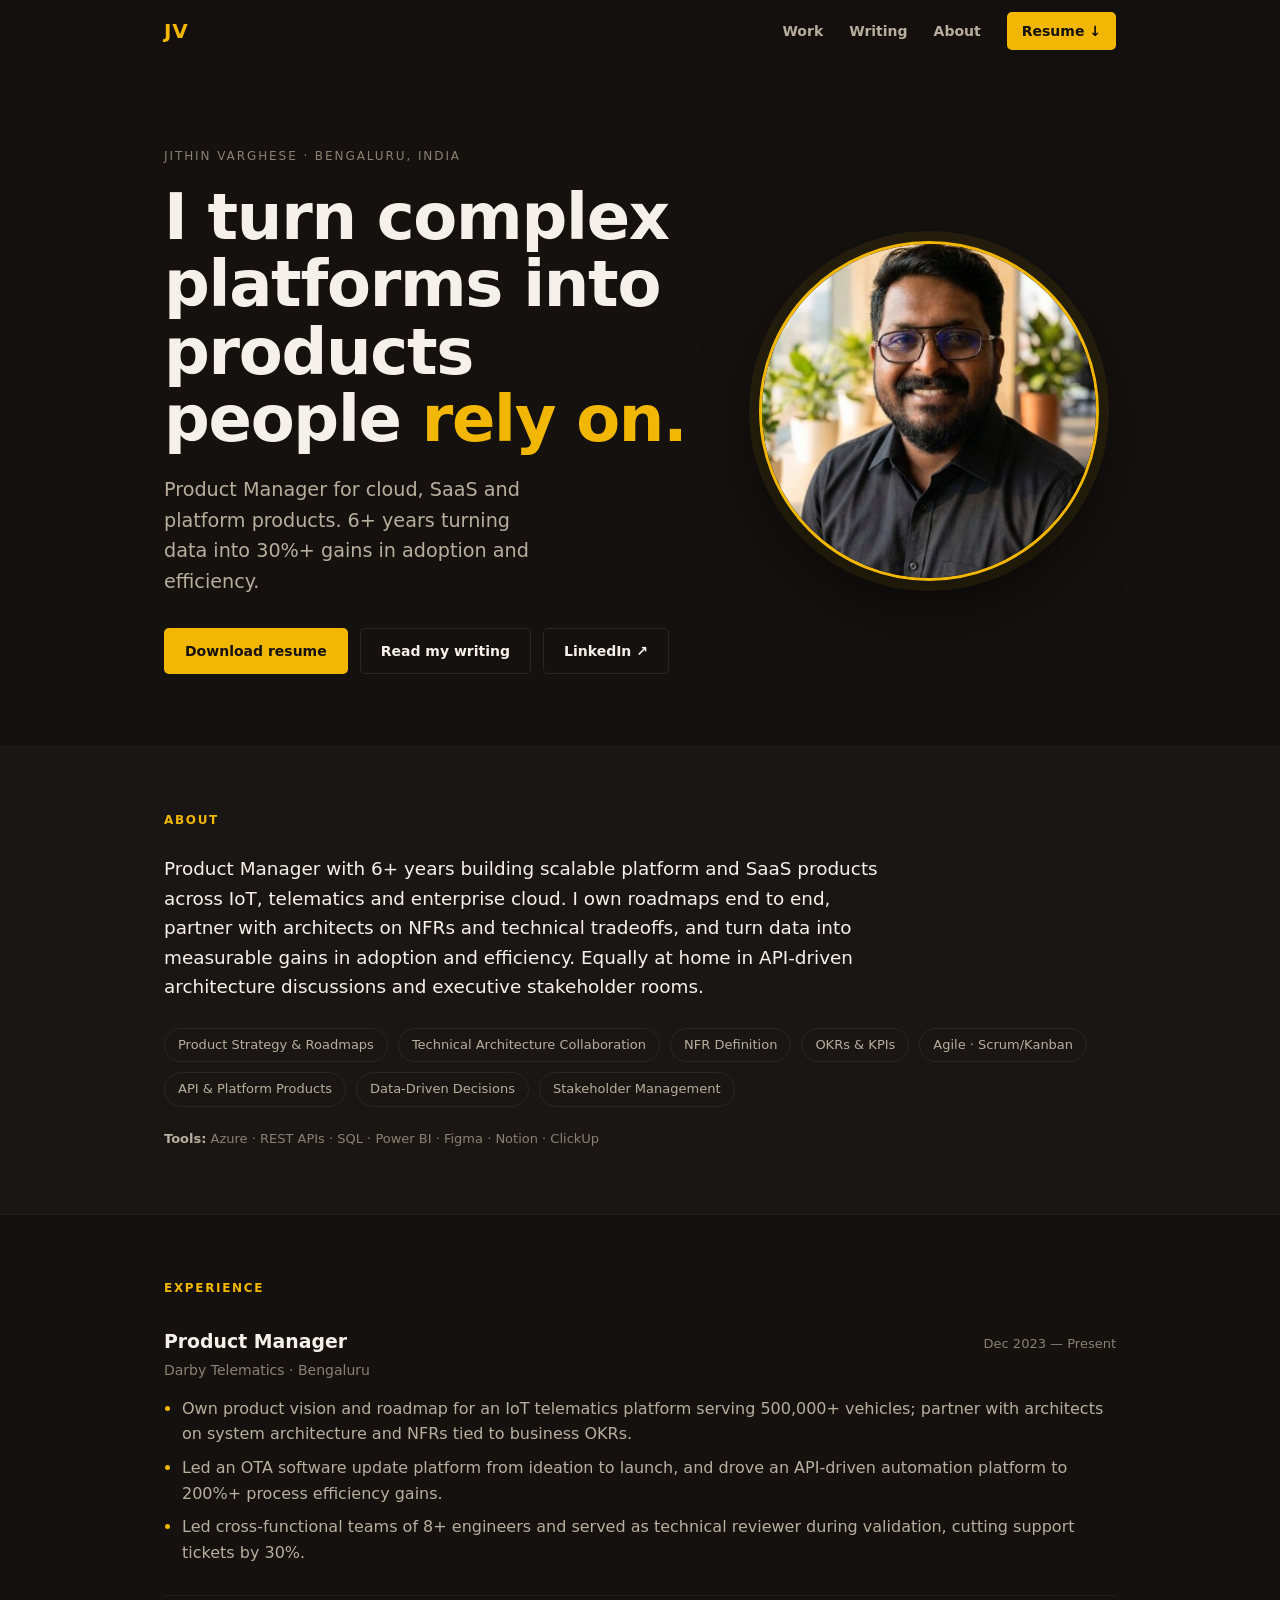
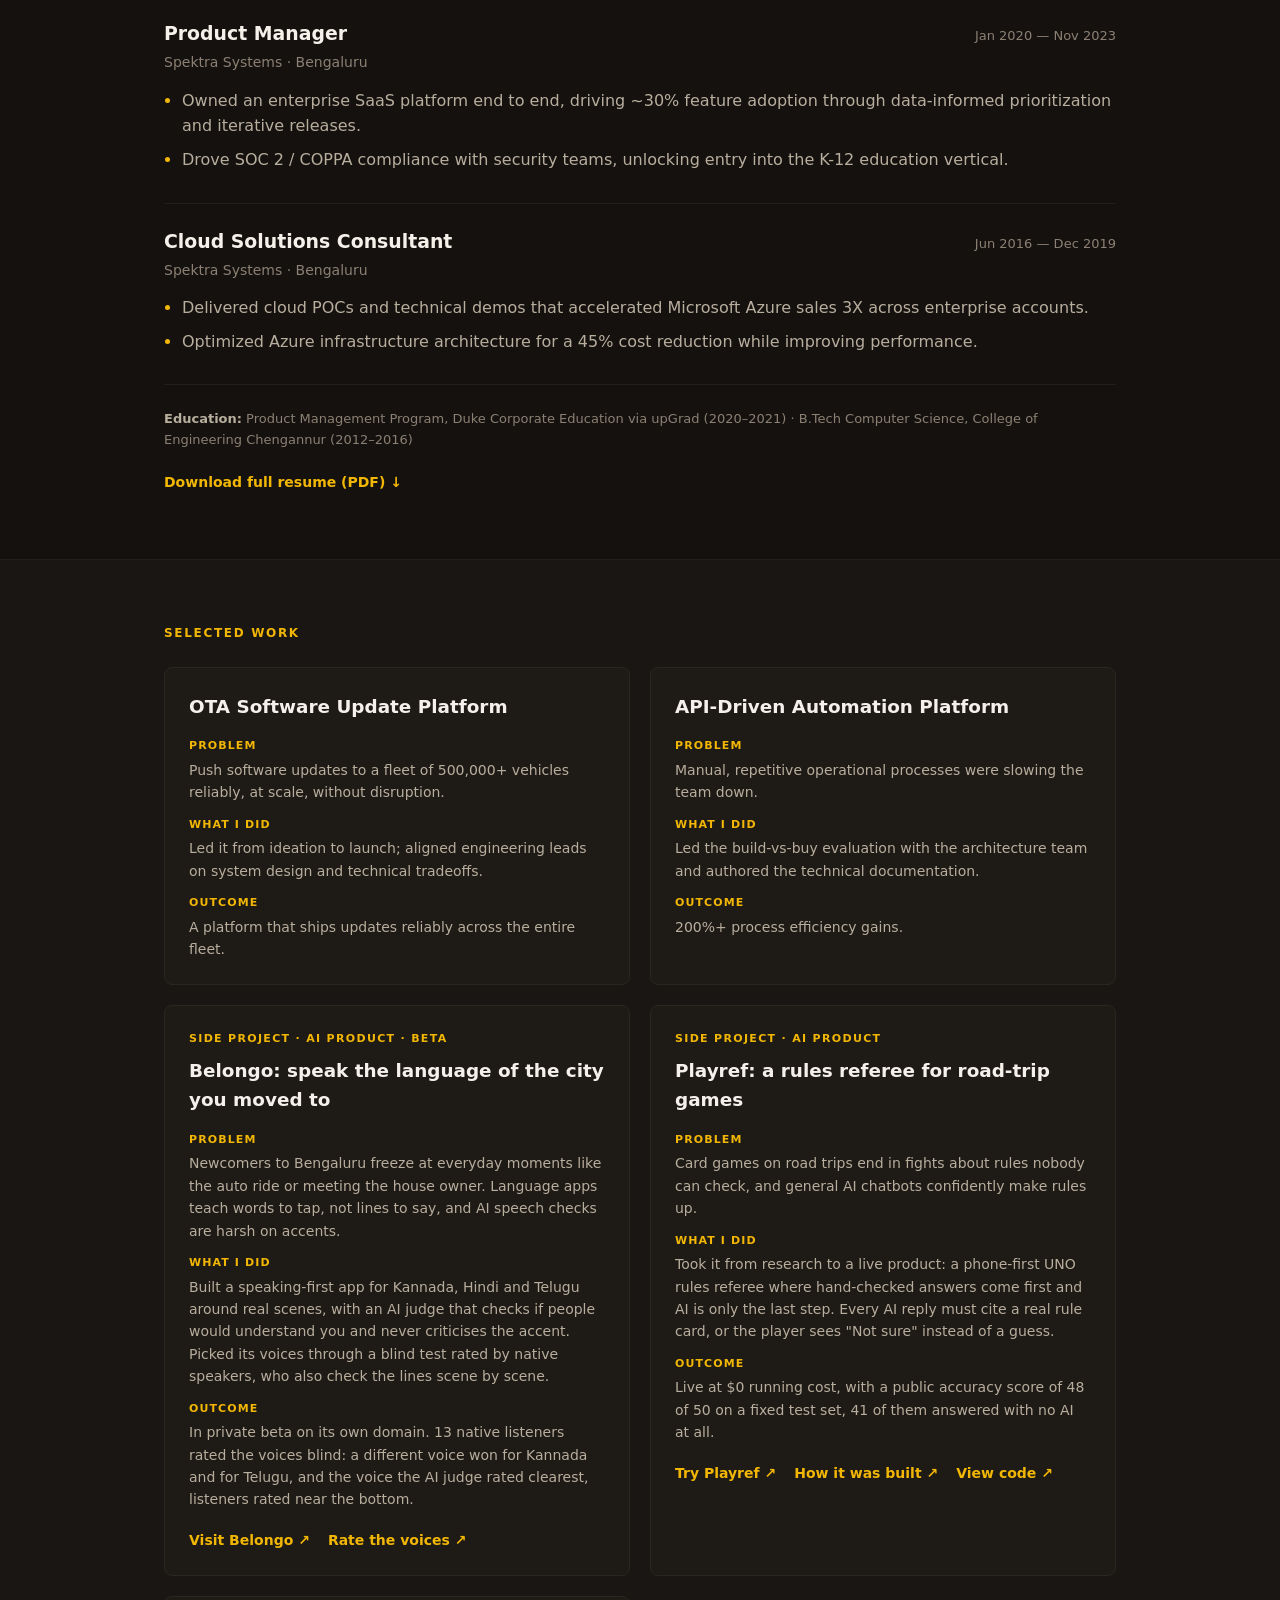
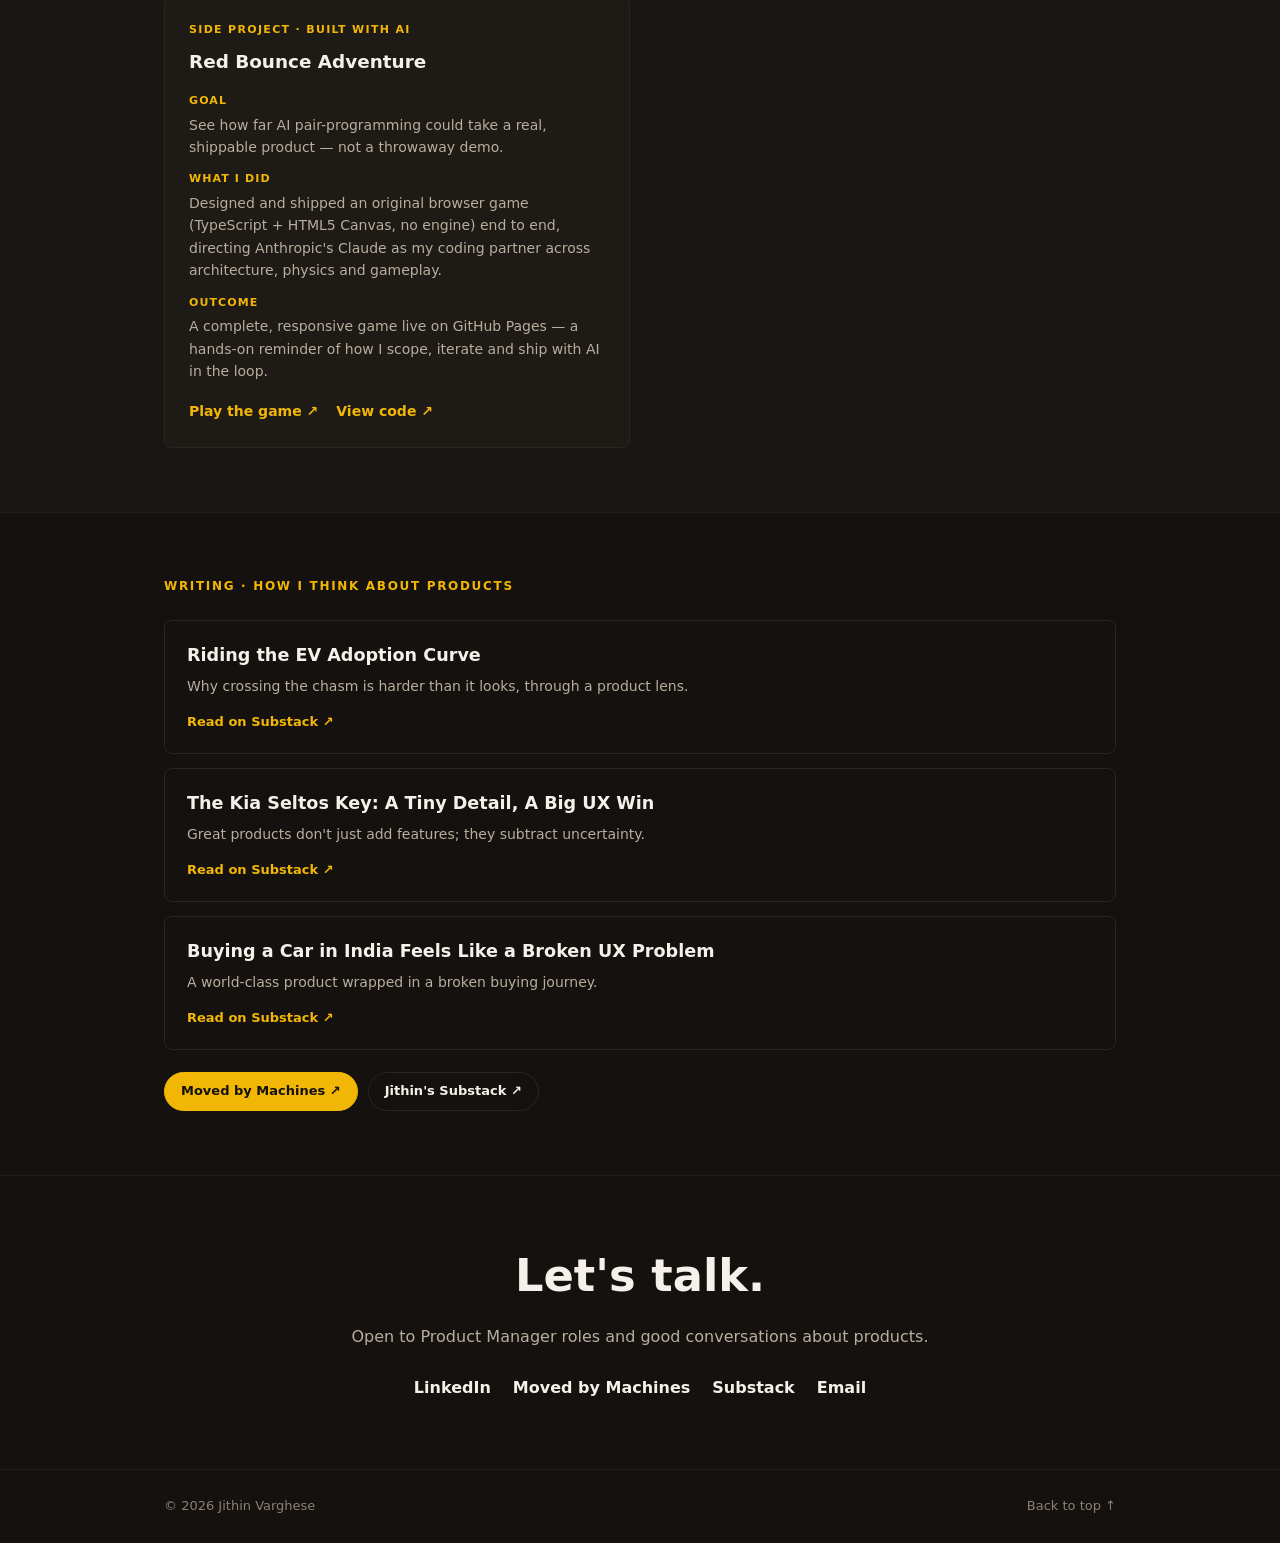
==== commit bd3646ee: "Add Belongo to Selected Work (getbelongo.com); serve the v3 CV PDF Co-Authored-By: Claude Opus 5.5 <" ====
--- a/index.html
+++ b/index.html
@@ -158,6 +158,23 @@
               <dt>Outcome</dt>
               <dd>200%+ process efficiency gains.</dd>
             </dl>
+          </article>
+
+          <article class="work-card">
+            <p class="card-tag">Side project · AI product · Beta</p>
+            <h3>Belongo: speak the language of the city you moved to</h3>
+            <dl class="pao">
+              <dt>Problem</dt>
+              <dd>Newcomers to Bengaluru freeze at everyday moments like the auto ride or meeting the house owner. Language apps teach words to tap, not lines to say, and AI speech checks are harsh on accents.</dd>
+              <dt>What I did</dt>
+              <dd>Built a speaking-first app for Kannada, Hindi and Telugu around real scenes, with an AI judge that checks if people would understand you and never criticises the accent. Picked its voices through a blind test rated by native speakers, who also check the lines scene by scene.</dd>
+              <dt>Outcome</dt>
+              <dd>In private beta on its own domain. 13 native listeners rated the voices blind: a different voice won for Kannada and for Telugu, and the voice the AI judge rated clearest, listeners rated near the bottom.</dd>
+            </dl>
+            <div class="card-links">
+              <a class="inline-link" href="https://getbelongo.com/" target="_blank" rel="noopener">Visit Belongo ↗</a>
+              <a class="inline-link" href="https://getbelongo.com/voices" target="_blank" rel="noopener">Rate the voices ↗</a>
+            </div>
           </article>
 
           <article class="work-card">
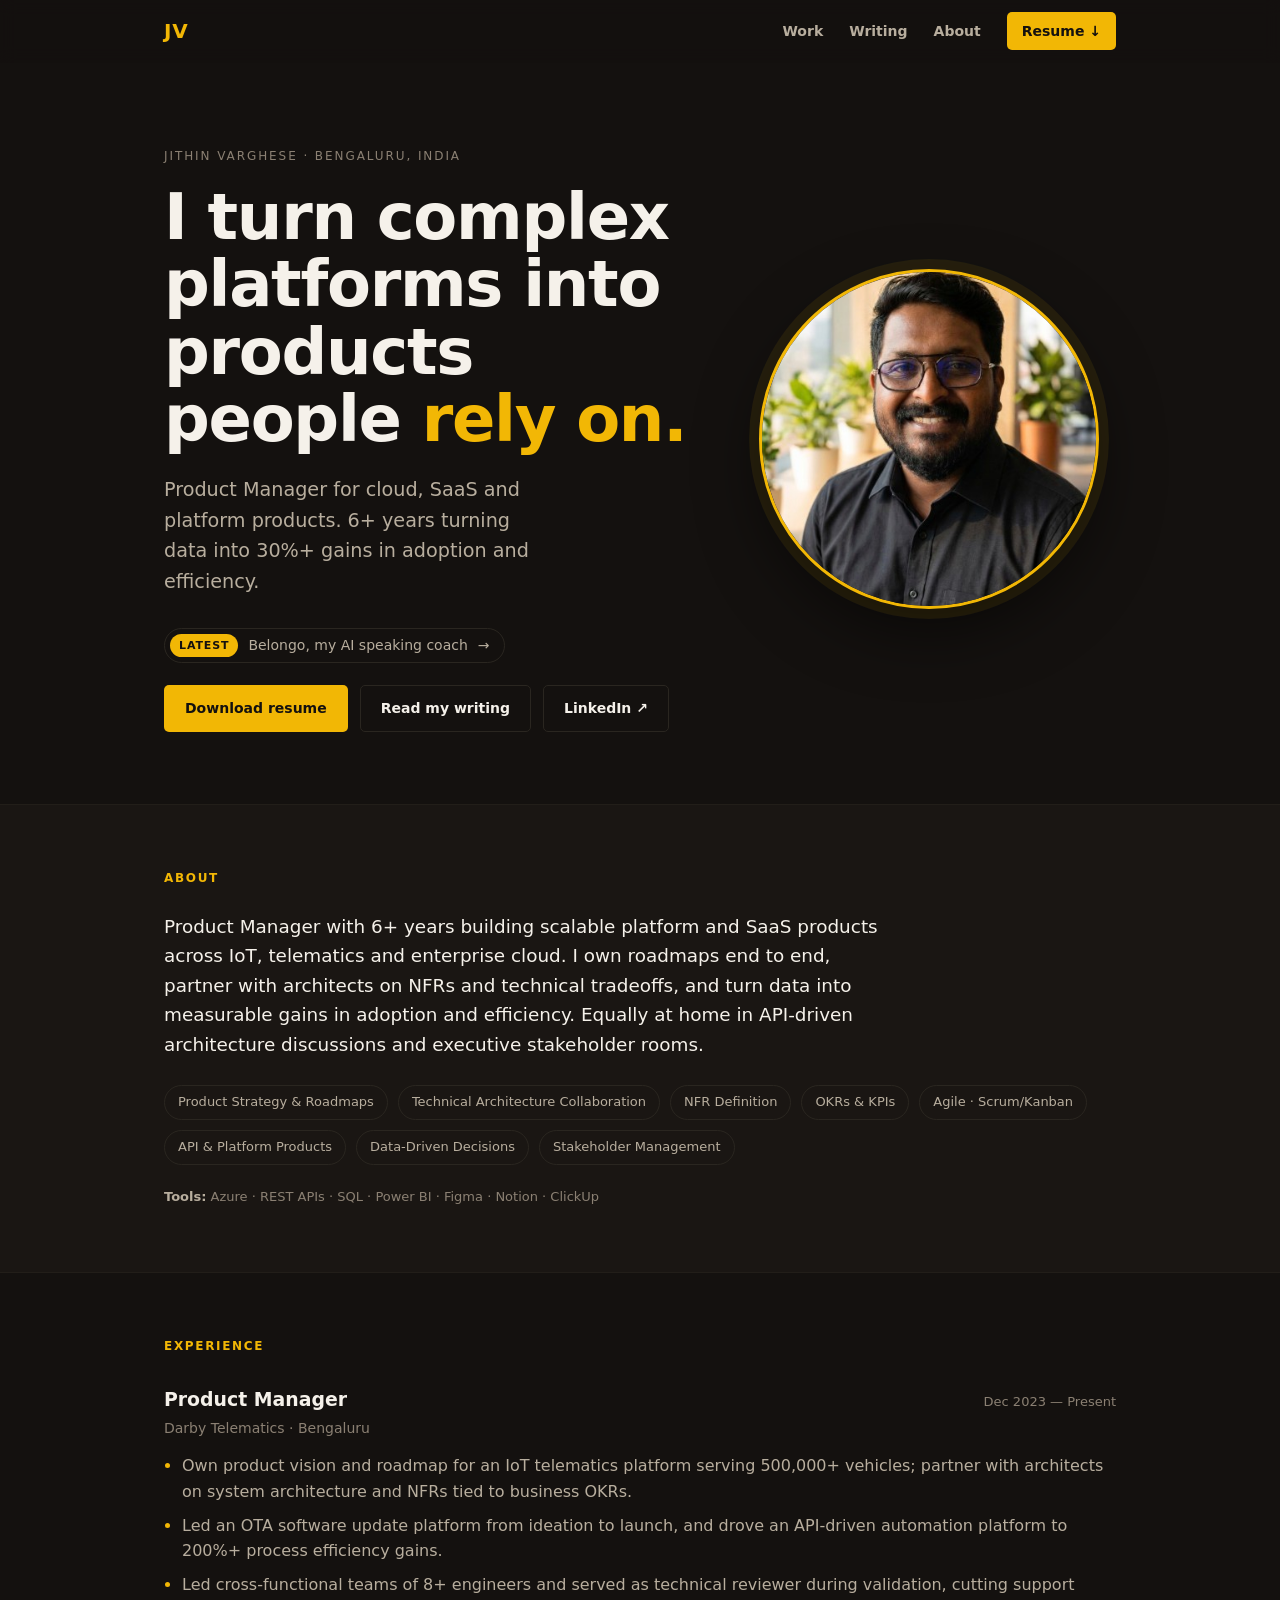
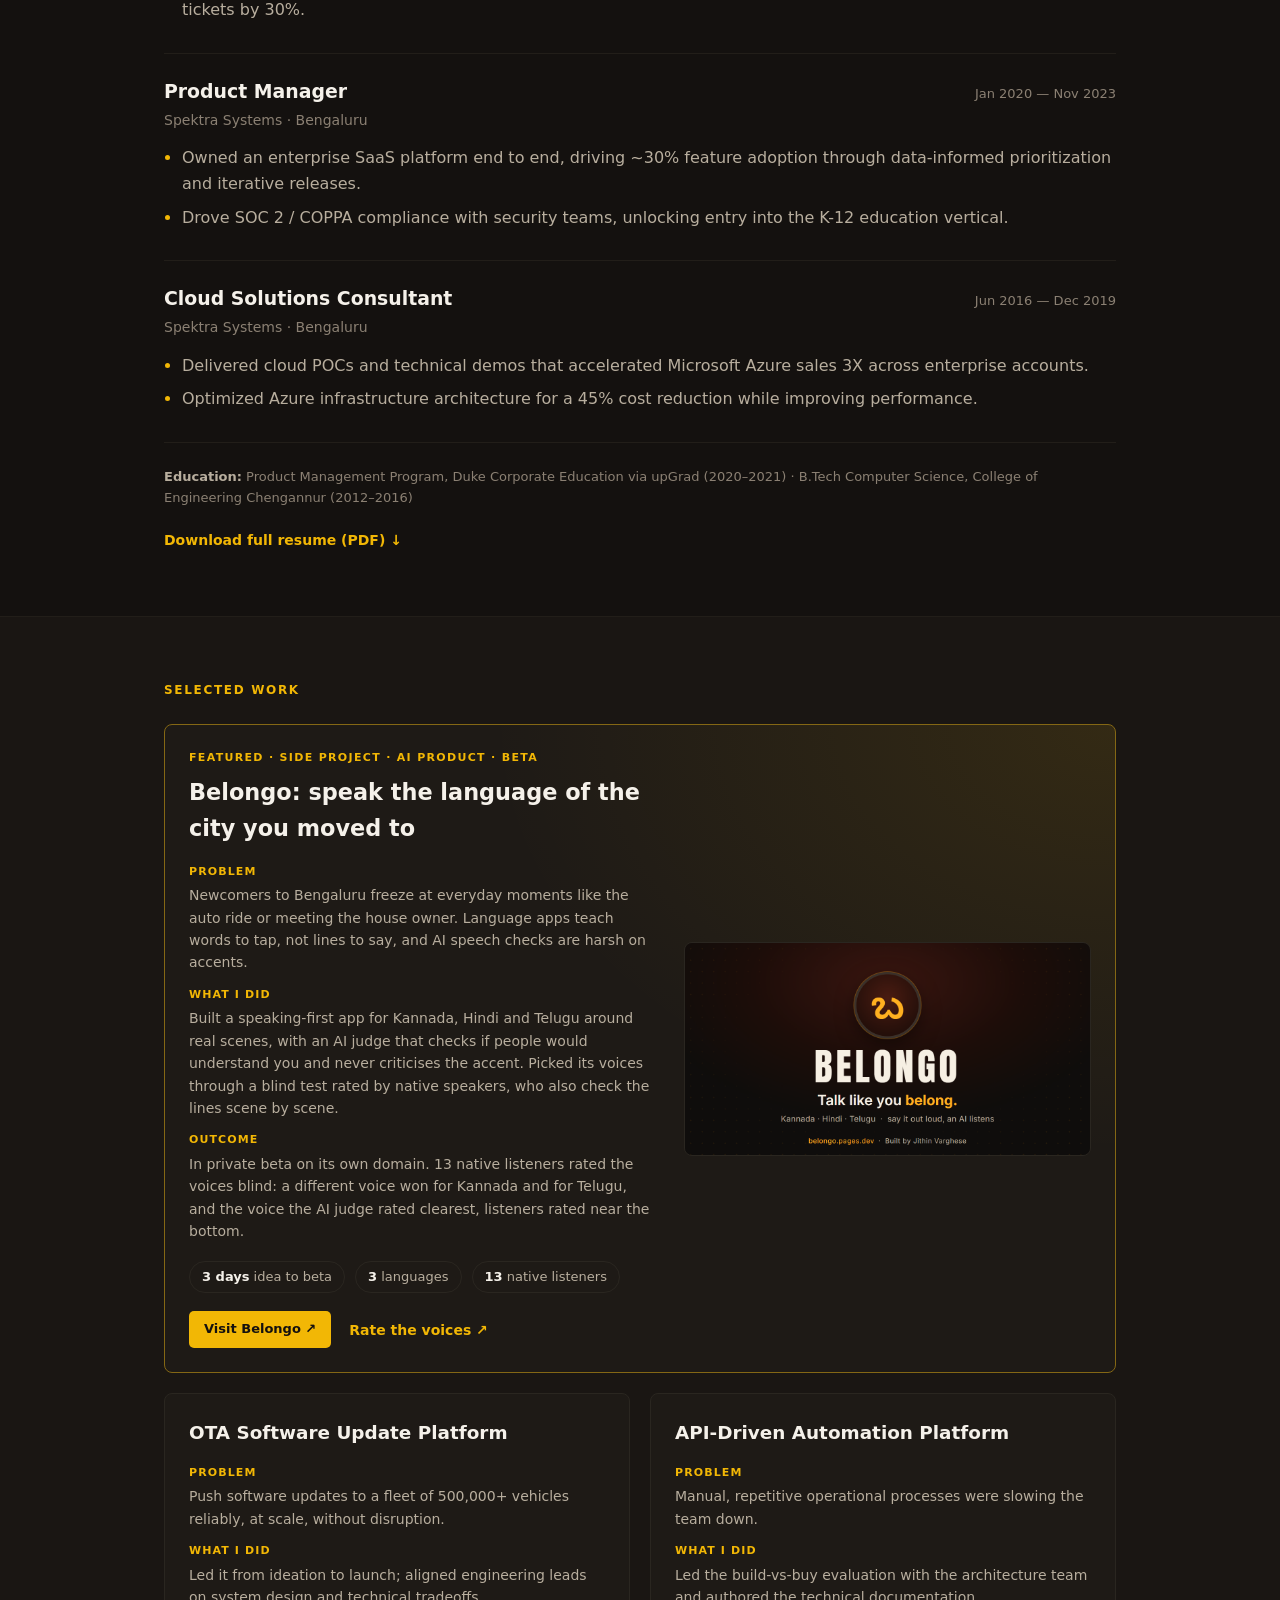
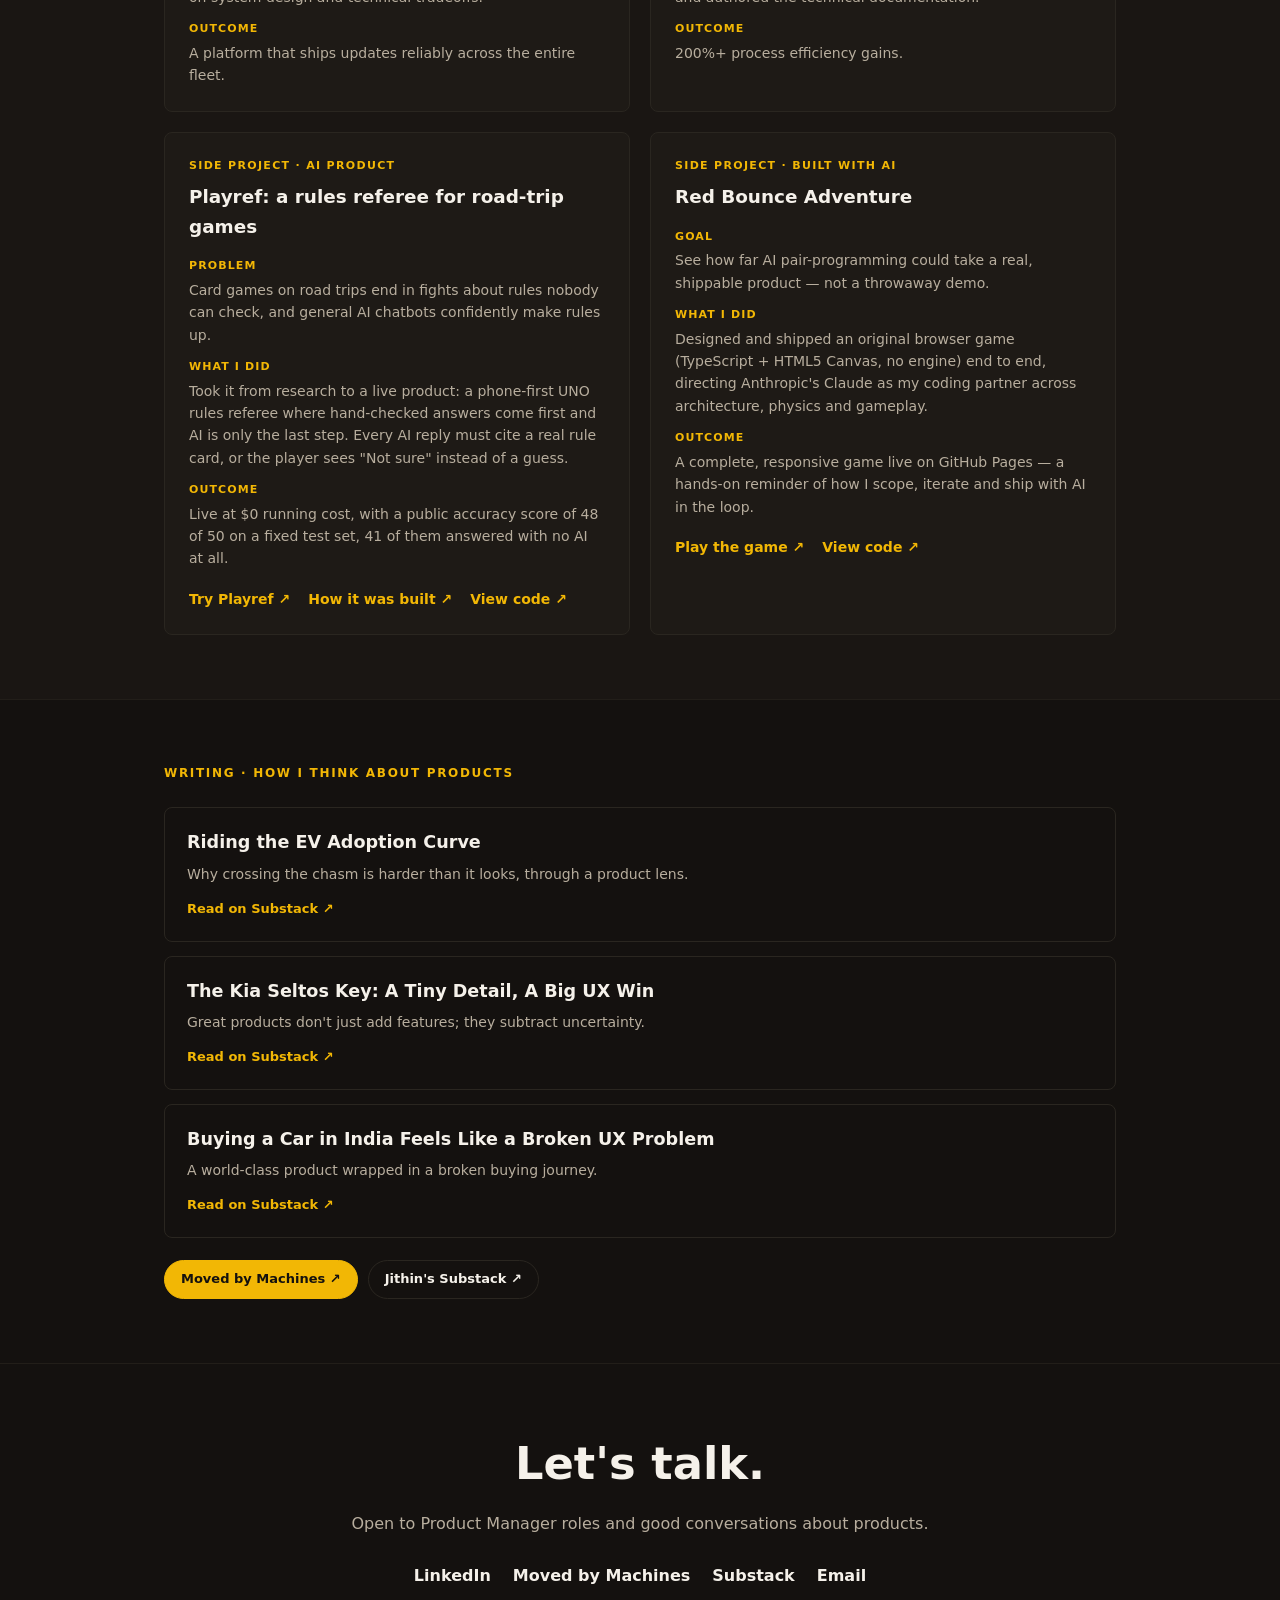
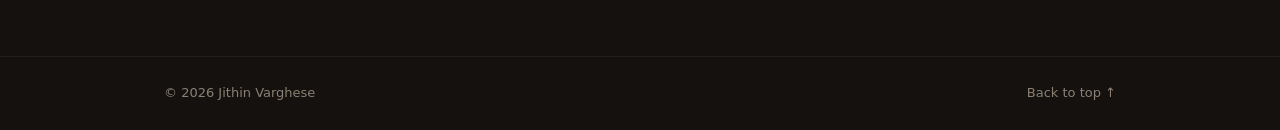
==== commit a2ec033a: "Feature Belongo: full-width card first in Selected Work, Latest link in the hero Co-Authored-By: Cla" ====
--- a/index.html
+++ b/index.html
@@ -19,7 +19,7 @@
   <meta name="twitter:card" content="summary_large_image">
 
   <link rel="preconnect" href="https://fonts.googleapis.com">
-  <link rel="stylesheet" href="style.css">
+  <link rel="stylesheet" href="style.css?v=belongo">
 </head>
 <body>
   <a class="skip-link" href="#main">Skip to content</a>
@@ -46,6 +46,7 @@
           <p class="eyebrow">Jithin Varghese · Bengaluru, India</p>
           <h1>I turn complex platforms into products people <span class="accent">rely on.</span></h1>
           <p class="lead">Product Manager for cloud, SaaS and platform products. 6+ years turning data into 30%+ gains in adoption and efficiency.</p>
+          <a class="latest" href="#belongo"><span class="latest-tag">Latest</span> Belongo, my AI speaking coach <span aria-hidden="true">→</span></a>
           <div class="cta-row">
             <a class="btn btn-primary" href="resume.pdf" download>Download resume</a>
             <a class="btn btn-ghost" href="#writing">Read my writing</a>
@@ -136,6 +137,33 @@
         <p class="section-label">Selected Work</p>
         <div class="work-grid">
 
+          <article class="work-card featured" id="belongo">
+            <div class="featured-text">
+              <p class="card-tag">Featured · Side project · AI product · Beta</p>
+              <h3>Belongo: speak the language of the city you moved to</h3>
+              <dl class="pao">
+                <dt>Problem</dt>
+                <dd>Newcomers to Bengaluru freeze at everyday moments like the auto ride or meeting the house owner. Language apps teach words to tap, not lines to say, and AI speech checks are harsh on accents.</dd>
+                <dt>What I did</dt>
+                <dd>Built a speaking-first app for Kannada, Hindi and Telugu around real scenes, with an AI judge that checks if people would understand you and never criticises the accent. Picked its voices through a blind test rated by native speakers, who also check the lines scene by scene.</dd>
+                <dt>Outcome</dt>
+                <dd>In private beta on its own domain. 13 native listeners rated the voices blind: a different voice won for Kannada and for Telugu, and the voice the AI judge rated clearest, listeners rated near the bottom.</dd>
+              </dl>
+              <ul class="stats" aria-label="Belongo in numbers">
+                <li><strong>3 days</strong> idea to beta</li>
+                <li><strong>3</strong> languages</li>
+                <li><strong>13</strong> native listeners</li>
+              </ul>
+              <div class="card-links">
+                <a class="btn btn-primary btn-sm" href="https://getbelongo.com/" target="_blank" rel="noopener">Visit Belongo ↗</a>
+                <a class="inline-link" href="https://getbelongo.com/voices" target="_blank" rel="noopener">Rate the voices ↗</a>
+              </div>
+            </div>
+            <a class="featured-art" href="https://getbelongo.com/" target="_blank" rel="noopener" tabindex="-1" aria-hidden="true">
+              <img src="assets/belongo.png" alt="" width="1200" height="630" loading="lazy">
+            </a>
+          </article>
+
           <article class="work-card">
             <h3>OTA Software Update Platform</h3>
             <dl class="pao">
@@ -158,23 +186,6 @@
               <dt>Outcome</dt>
               <dd>200%+ process efficiency gains.</dd>
             </dl>
-          </article>
-
-          <article class="work-card">
-            <p class="card-tag">Side project · AI product · Beta</p>
-            <h3>Belongo: speak the language of the city you moved to</h3>
-            <dl class="pao">
-              <dt>Problem</dt>
-              <dd>Newcomers to Bengaluru freeze at everyday moments like the auto ride or meeting the house owner. Language apps teach words to tap, not lines to say, and AI speech checks are harsh on accents.</dd>
-              <dt>What I did</dt>
-              <dd>Built a speaking-first app for Kannada, Hindi and Telugu around real scenes, with an AI judge that checks if people would understand you and never criticises the accent. Picked its voices through a blind test rated by native speakers, who also check the lines scene by scene.</dd>
-              <dt>Outcome</dt>
-              <dd>In private beta on its own domain. 13 native listeners rated the voices blind: a different voice won for Kannada and for Telugu, and the voice the AI judge rated clearest, listeners rated near the bottom.</dd>
-            </dl>
-            <div class="card-links">
-              <a class="inline-link" href="https://getbelongo.com/" target="_blank" rel="noopener">Visit Belongo ↗</a>
-              <a class="inline-link" href="https://getbelongo.com/voices" target="_blank" rel="noopener">Rate the voices ↗</a>
-            </div>
           </article>
 
           <article class="work-card">
--- a/style.css
+++ b/style.css
@@ -222,7 +222,37 @@
   font-weight: 700;
   margin: 0 0 8px;
 }
-.card-links { display: flex; flex-wrap: wrap; gap: 18px; margin-top: 18px; }
+.card-links { display: flex; flex-wrap: wrap; align-items: center; gap: 18px; margin-top: 18px; }
+
+/* Featured project: full width, text beside its image */
+.work-card.featured {
+  grid-column: 1 / -1;
+  display: grid;
+  grid-template-columns: 1.15fr 1fr;
+  gap: 28px;
+  align-items: center;
+  border-color: color-mix(in srgb, var(--accent) 45%, var(--line));
+  background: radial-gradient(120% 120% at 100% 0%, rgba(242,183,5,.10), transparent 55%), var(--surface);
+  scroll-margin-top: 80px;
+}
+.work-card.featured h3 { font-size: 1.4rem; }
+.featured-art { display: block; border-radius: var(--radius); overflow: hidden; border: 1px solid var(--line); }
+.featured-art img { display: block; width: 100%; height: auto; transition: transform .3s ease; }
+.work-card.featured:hover .featured-art img { transform: scale(1.03); }
+.stats { list-style: none; display: flex; flex-wrap: wrap; gap: 10px; padding: 0; margin: 18px 0 0; }
+.stats li { font-size: 13px; color: var(--muted); border: 1px solid var(--line); border-radius: 20px; padding: 5px 12px; }
+.stats strong { color: var(--text); }
+
+/* Hero pointer to the latest project */
+.latest {
+  display: inline-flex; align-items: center; gap: 10px; margin: 0 0 22px;
+  font-size: 14px; color: var(--muted);
+  border: 1px solid var(--line); border-radius: 999px; padding: 5px 14px 5px 5px;
+  transition: border-color .15s ease, color .15s ease;
+}
+.latest:hover { border-color: var(--accent); color: var(--text); }
+.latest-tag { background: var(--accent); color: var(--accent-ink); font-weight: 700; font-size: 11px; letter-spacing: .08em; text-transform: uppercase; border-radius: 999px; padding: 3px 9px; }
+@media (prefers-reduced-motion: reduce) { .work-card.featured:hover .featured-art img { transform: none; } }
 
 /* ---------- Writing ---------- */
 .essay-list { display: flex; flex-direction: column; gap: 14px; }
@@ -284,6 +314,8 @@
   .lead { margin-left: auto; margin-right: auto; }
   .cta-row { justify-content: center; }
   .work-grid { grid-template-columns: 1fr; }
+  .work-card.featured { grid-template-columns: 1fr; }
+  .featured-art { order: -1; }
 }
 
 @media (max-width: 540px) {
